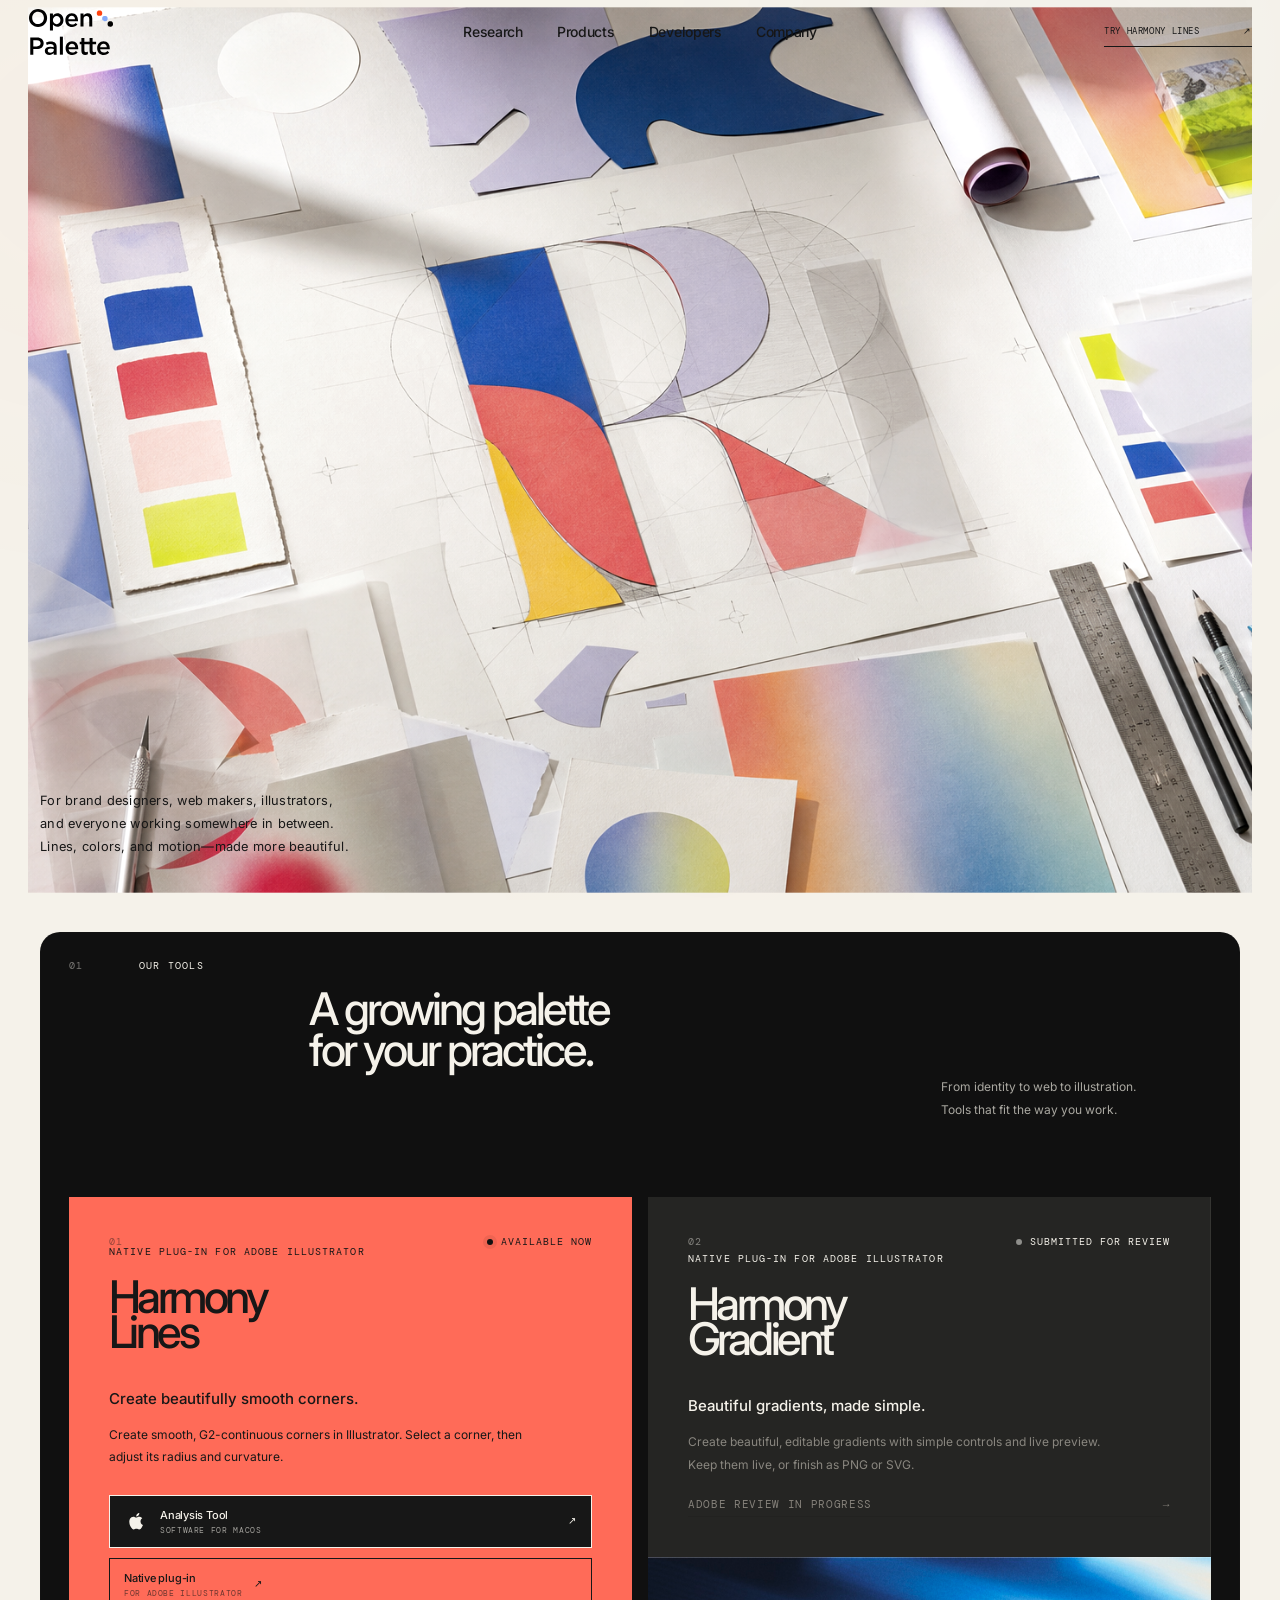
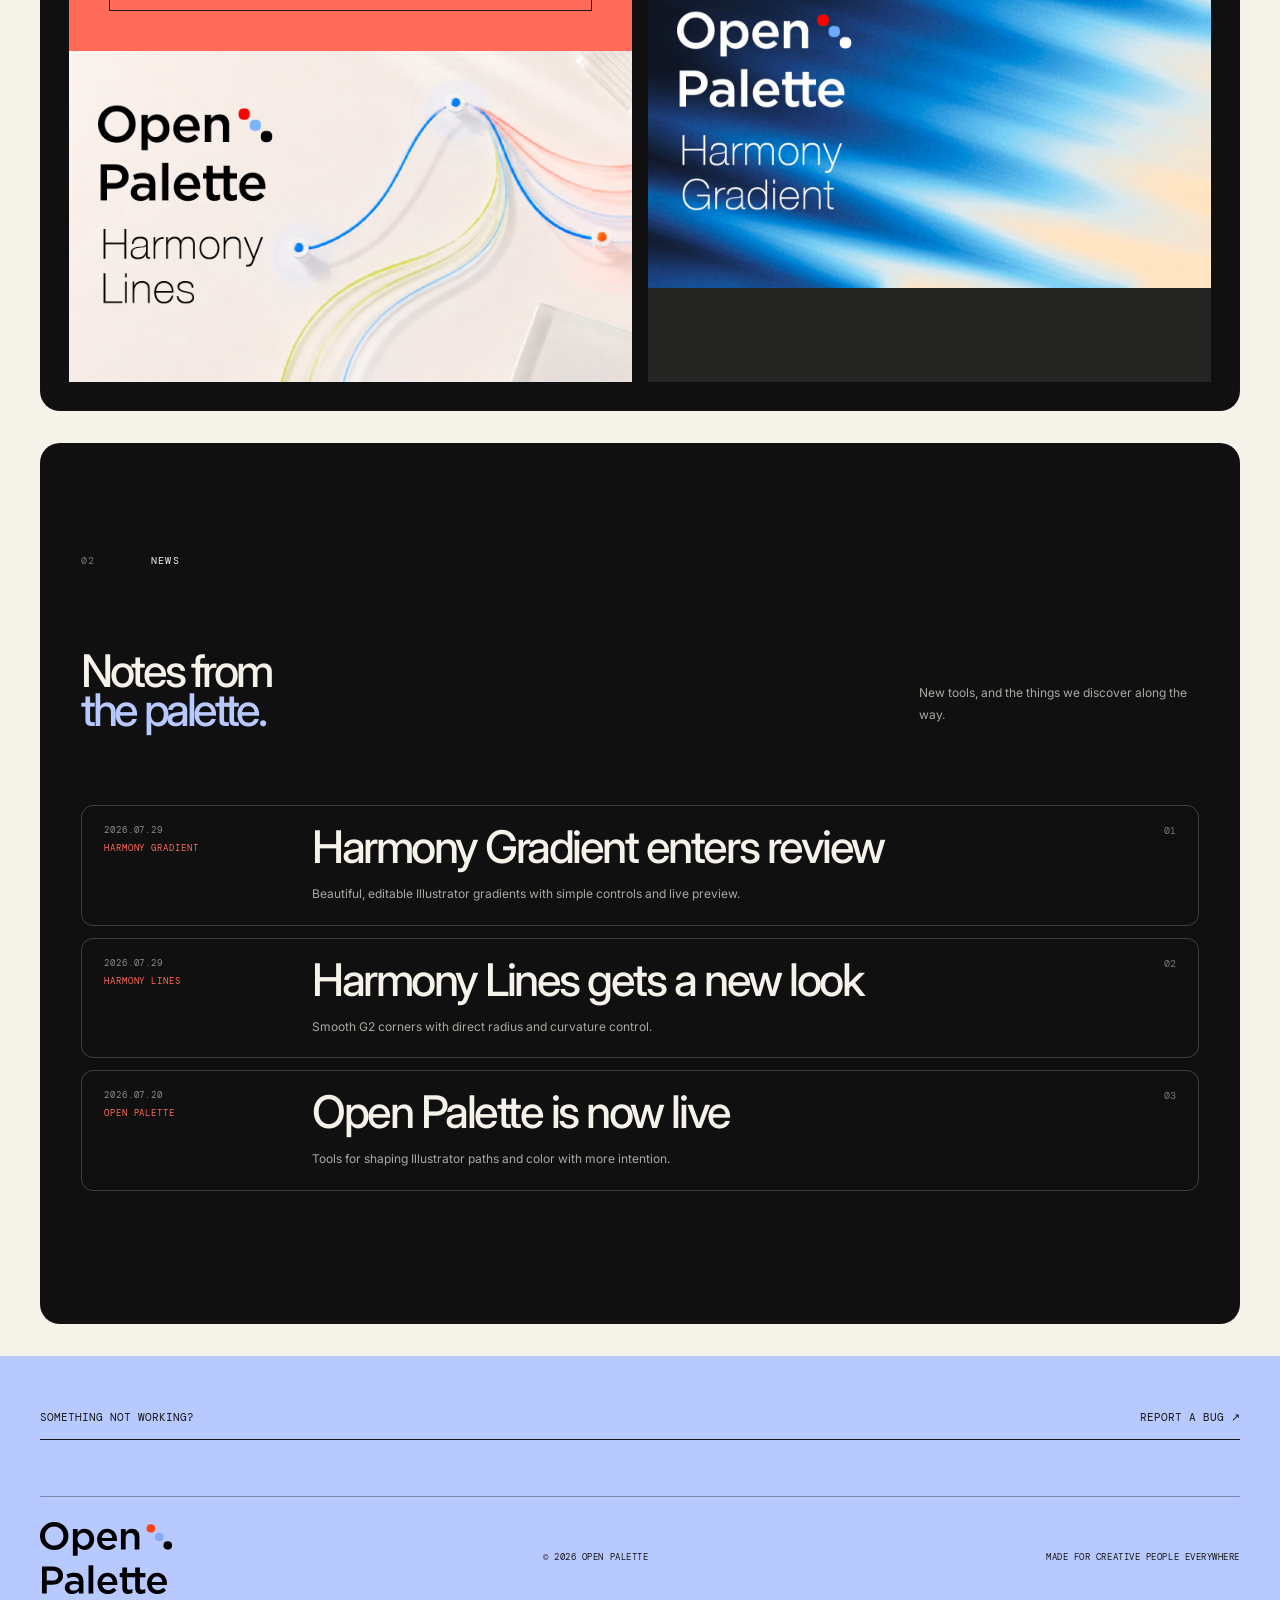
==== index.html @ 937b8b48 "Refresh Harmony product cards" ====
<!doctype html>
<html lang="en">
  <head>
    <meta charset="UTF-8" />
    <meta name="viewport" content="width=device-width, initial-scale=1.0" />
    <meta name="description" content="Open Palette creates native Adobe Illustrator plug-ins for smoother lines and beautiful gradients." />
    <meta name="theme-color" content="#0c0c0c" />
    <title>Open Palette — Tools for a harmonious canvas</title>
    <link rel="preconnect" href="https://fonts.googleapis.com" />
    <link rel="preconnect" href="https://fonts.gstatic.com" crossorigin />
    <link href="https://fonts.googleapis.com/css2?family=DM+Mono:wght@300;400;500&family=Inter:wght@400;500;600&display=swap" rel="stylesheet" />
    <link rel="stylesheet" href="./styles.css?v=film-v27" />
  </head>
  <body class="home-page">
    <div class="noise" aria-hidden="true"></div>

    <header class="site-header" data-header>
      <a class="brand" href="#top" aria-label="Open Palette home">
        <span class="brand-logo-frame">
          <img class="brand-logo brand-logo-light" src="./assets/w.svg" alt="Open Palette" />
          <img class="brand-logo brand-logo-dark" src="./assets/b.svg" alt="" aria-hidden="true" />
        </span>
      </a>
      <nav class="nav-links" aria-label="Main navigation">
        <a href="./research.html">Research</a>
        <a href="#tools">Products</a>
        <a href="./developers.html">Developers</a>
        <a href="./company.html">Company</a>
      </nav>
      <a class="header-cta" href="#harmony-lines"><span>Try Harmony Lines</span><span aria-hidden="true">↗</span></a>
      <button class="menu-button" type="button" aria-label="Open menu" aria-expanded="false">
        <span></span><span></span>
      </button>
    </header>

    <nav class="mobile-nav" aria-label="Mobile navigation" aria-hidden="true">
      <a href="./research.html"><span>01</span>Research</a>
      <a href="#tools"><span>02</span>Products</a>
      <a href="./developers.html"><span>03</span>Developers</a>
      <a href="./company.html"><span>04</span>Company</a>
    </nav>

    <main class="home-main">
      <section class="hero hero-film" id="top" aria-labelledby="hero-title">
        <div class="film-stage" data-film-stage aria-hidden="true">
          <div class="film-grain"></div>

          <figure class="film-state film-state-kv" data-film-kv>
            <img src="./assets/creative-worktable-type.png" alt="" />
          </figure>

          <div class="film-state film-state-words" data-film-words>
            <div class="film-word" data-film-word="words" style="--x:8%;--y:22%;--delay:0ms">The</div>
            <div class="film-word" data-film-word="words" style="--x:26%;--y:40%;--delay:260ms">next</div>
            <div class="film-word" data-film-word="words" style="--x:48%;--y:58%;--delay:520ms">era</div>
            <div class="film-word" data-film-word="words" style="--x:71%;--y:40%;--delay:780ms">of</div>
            <div class="film-word" data-film-word="words" style="--x:82%;--y:22%;--delay:1040ms">vector</div>
            <div class="film-word" data-film-word="words" style="--x:12%;--y:72%;--delay:1300ms">tools</div>
          </div>

          <div class="film-state film-state-split" data-film-split>
            <figure class="film-split-image"><img src="./assets/design-studio.png" alt="" /></figure>
            <div class="film-split-words">
              <span data-film-word="split" style="--delay:0ms">The</span><span data-film-word="split" style="--delay:220ms">next</span><span data-film-word="split" style="--delay:440ms">era</span><span data-film-word="split" style="--delay:660ms">of</span><span data-film-word="split" style="--delay:880ms">vector</span><span data-film-word="split" style="--delay:1100ms">tools</span>
            </div>
          </div>

          <div class="film-state film-state-slide" data-film-slide>
            <figure class="film-slide-image"><img src="./assets/graphic-worktable-screen.png" alt="" /></figure>
            <div class="film-slide-words">
              <span data-film-word="slide" style="--delay:0ms">Design</span><span data-film-word="slide" style="--delay:220ms">starts</span><span data-film-word="slide" style="--delay:440ms">with</span><span data-film-word="slide" style="--delay:660ms">a</span><span data-film-word="slide" style="--delay:880ms">line</span>
            </div>
          </div>

          <div class="film-state film-state-triptych" data-film-triptych>
            <figure><img src="./assets/creative-worktable-type.png" alt="" /></figure>
            <figure><img src="./assets/creative-worktable-geometry.png" alt="" /></figure>
            <figure><img src="./assets/creative-worktable-materials.png" alt="" /></figure>
          </div>

          <div class="film-state film-state-statement" data-film-statement>
            <p>Design in harmony</p>
          </div>
        </div>
        <div class="hero-content film-ui">
          <h1 id="hero-title" class="sr-only">Open Palette makes tools for a more harmonious canvas.</h1>
          <div class="hero-bottom film-ui-bottom">
            <p>For brand designers, web makers, illustrators,<br />and everyone working somewhere in between.<br />Lines, colors, and motion—made more beautiful.</p>
          </div>
        </div>
        <div class="hero-index" aria-hidden="true">OP / 001</div>
      </section>

      <section class="tools" id="tools" aria-labelledby="tools-title">
        <div class="tools-heading reveal">
          <div class="section-meta light"><span>01</span><span>Our tools</span></div>
          <h2 id="tools-title">A growing palette<br />for your <span class="serif">practice.</span></h2>
          <p>From identity to web to illustration.<br />Tools that fit the way you work.</p>
        </div>

        <article class="product product-primary" id="harmony-lines">
          <div class="product-copy reveal">
            <div class="product-topline">
              <span class="product-number">01</span>
              <span class="status available"><i></i> Available now</span>
            </div>
            <div>
              <p class="product-type">Native plug-in for Adobe Illustrator</p>
              <h3>Harmony<br /><span>Lines</span></h3>
              <p class="product-jp">Create beautifully smooth corners.</p>
              <p class="product-description">Create smooth, G2-continuous corners in Illustrator. Select a corner, then adjust its radius and curvature.</p>
            </div>
            <div class="product-actions" aria-label="Harmony Lines tools">
              <a class="product-action product-action-primary" href="#contact" aria-label="Available for macOS">
                <span class="macos-mark" aria-hidden="true"><svg viewBox="0 0 24 24" focusable="false"><path d="M17.4 12.6c0-2.5 2-3.7 2.1-3.8-1.1-1.7-2.9-1.9-3.5-1.9-1.5-.2-3 .9-3.8.9-.8 0-2-.9-3.3-.9-1.7 0-3.2 1-4.1 2.5-1.8 3.1-.5 7.7 1.2 10.2.9 1.2 1.9 2.5 3.2 2.5 1.3-.1 1.8-.8 3.3-.8s1.9.8 3.3.8 2.2-1.2 3.1-2.4c1-1.4 1.4-2.8 1.4-2.9-.1 0-2.9-1.1-2.9-4.2ZM14.9 5.3c.7-.8 1.2-1.9 1.1-3-.9 0-2 .6-2.7 1.3-.6.7-1.2 1.8-1 2.9 1 0 2-.5 2.6-1.2Z" /></svg></span>
                <span><strong>Analysis Tool</strong><small>Software for macOS</small></span><span aria-hidden="true">↗</span>
              </a>
              <a class="product-action" href="#contact">
                <span><strong>Native plug-in</strong><small>For Adobe Illustrator</small></span><span aria-hidden="true">↗</span>
              </a>
            </div>
          </div>

          <figure class="product-fv product-fv-lines">
            <img src="./assets/harmony-lines-fv.jpg" alt="Harmony Lines" width="1360" height="800" />
          </figure>
        </article>

        <article class="product product-soon product-review" id="harmony-gradient">
          <div class="product-copy reveal">
            <div class="product-topline">
              <span class="product-number">02</span><span class="status"><i></i> Submitted for review</span>
            </div>
            <div>
              <p class="product-type">Native plug-in for Adobe Illustrator</p>
              <h3>Harmony<br /><span>Gradient</span></h3>
              <p class="product-jp">Beautiful gradients, made simple.</p>
              <p class="product-description">Create beautiful, editable gradients with simple controls and live preview. Keep them live, or finish as PNG or SVG.</p>
            </div>
            <span class="text-link disabled"><span>Adobe review in progress</span><span>→</span></span>
          </div>
          <figure class="product-fv product-fv-gradient">
            <img src="./assets/harmony-gradient-fv.jpg" alt="Harmony Gradient" width="1360" height="800" />
          </figure>
        </article>

      </section>

      <section class="news-section" id="news" aria-labelledby="news-title">
        <div class="section-meta light"><span>02</span><span>News</span></div>
        <div class="news-heading">
          <h2 id="news-title">Notes from<br /><span>the palette.</span></h2>
          <p>New tools, and the things we discover along the way.</p>
        </div>
        <div class="news-list" data-news-list aria-live="polite"></div>
      </section>
    </main>

    <footer id="contact">
      <div class="footer-contact">
        <span>Something not working?</span>
        <a href="./developers.html">Report a bug <span aria-hidden="true">↗</span></a>
      </div>
      <div class="footer-bottom">
        <a class="brand footer-brand" href="#top" aria-label="Open Palette home">
          <img class="footer-logo" src="./assets/b.svg" alt="Open Palette" />
        </a>
        <p>© 2026 Open Palette</p><p>Made for creative people everywhere</p>
      </div>
    </footer>
    <script src="./script.js?v=film-v14"></script>
  </body>
</html>
---- styles.css ----
:root{--ink:#11110f;--paper:#efefea;--acid:#e4ff6a;--mono:"DM Mono",monospace;--sans:"Inter","Helvetica Neue",Arial,sans-serif}*{box-sizing:border-box}html{scroll-behavior:smooth}body{margin:0;background:var(--ink);color:var(--ink);font-family:var(--sans);overflow-x:hidden}a{color:inherit;text-decoration:none}button{font:inherit}::selection{background:var(--acid);color:#111}.noise{position:fixed;inset:0;z-index:99;opacity:.06;pointer-events:none;background-image:url("data:image/svg+xml,%3Csvg viewBox='0 0 180 180' xmlns='http://www.w3.org/2000/svg'%3E%3Cfilter id='n'%3E%3CfeTurbulence type='fractalNoise' baseFrequency='.8' numOctaves='3' stitchTiles='stitch'/%3E%3C/filter%3E%3Crect width='100%25' height='100%25' filter='url(%23n)' opacity='.8'/%3E%3C/svg%3E");mix-blend-mode:soft-light}
.site-header{position:fixed;inset:0 0 auto;height:84px;padding:0 40px;display:grid;grid-template-columns:1fr auto 1fr;align-items:center;color:#fff;z-index:50;transition:.4s}.site-header.scrolled{height:68px;color:var(--ink);background:rgba(239,239,234,.88);backdrop-filter:blur(16px);border-bottom:1px solid #0002}.brand{justify-self:start;display:inline-flex;align-items:center;gap:10px;font-size:15px;font-weight:600;letter-spacing:-.03em}.brand-logo-frame{position:relative;display:block;width:148px;height:98px}.brand-logo{position:absolute;left:18px;top:18px;display:block;width:112px;height:auto;transition:opacity .25s ease}.brand-logo-dark{opacity:0}.site-header.scrolled .brand-logo-light{opacity:0}.site-header.scrolled .brand-logo-dark{opacity:1}.nav-links{display:flex;gap:34px;font:11px/1 var(--mono);text-transform:uppercase;letter-spacing:.09em}.nav-links a{position:relative}.nav-links a:after{content:"";position:absolute;left:0;right:100%;bottom:-6px;height:1px;background:currentColor;transition:right .25s}.nav-links a:hover:after{right:0}.header-cta{justify-self:end;min-width:174px;display:flex;justify-content:space-between;gap:20px;padding:12px 0;border-bottom:1px solid;font:10px/1 var(--mono);text-transform:uppercase;letter-spacing:.07em}.menu-button{display:none}
.hero{position:relative;min-height:100svh;color:#fff;overflow:hidden;background:#7295c3;isolation:isolate}#sky{position:absolute;inset:0;width:100%;height:100%;z-index:-3}.hero:after{content:"";position:absolute;inset:0;z-index:-1;background:linear-gradient(#01040c38 0%,transparent 35%,#06040529 72%,#05040385 100%)}.hero-aura{position:absolute;width:46vw;height:46vw;right:-12vw;top:5vh;border-radius:50%;z-index:-2;background:radial-gradient(circle,#f4ebac47,transparent 68%);filter:blur(20px);animation:aura 12s ease-in-out infinite alternate}@keyframes aura{to{transform:translate(-9vw,5vh) scale(1.15);opacity:.65}}.hero-content{min-height:100svh;padding:140px 40px 42px;display:flex;flex-direction:column;justify-content:space-between}.eyebrow{margin:0;font:10px/1 var(--mono);letter-spacing:.15em;text-transform:uppercase}.hero-title{margin:auto 0 54px;max-width:1250px;font-size:clamp(60px,8.2vw,136px);font-weight:500;line-height:.86;letter-spacing:-.072em;text-wrap:balance}.hero-title span{display:block}.hero-title span:last-child{padding-left:7.5vw}.serif,.hero-title em{font-family:Georgia,serif;font-weight:400;font-style:italic;letter-spacing:-.05em}.hero-bottom{padding-left:7.8vw;display:flex;align-items:end;gap:42px}.hero-bottom p{margin:0;font-size:clamp(12px,1vw,15px);line-height:1.8;letter-spacing:.02em}.round-link{margin-left:auto;width:132px;aspect-ratio:1;padding:25px;border:1px solid #fff9;border-radius:50%;display:flex;flex-direction:column;justify-content:space-between;font:10px/1.35 var(--mono);text-transform:uppercase;transition:.35s}.round-link:hover{background:#fff;color:#111;transform:rotate(4deg)}.round-link-arrow{align-self:end;font-size:16px}.hero-index{position:absolute;left:40px;bottom:48px;font:9px/1 var(--mono);letter-spacing:.16em;writing-mode:vertical-rl;transform:rotate(180deg);opacity:.7}.reveal{opacity:0;transform:translateY(24px);transition:opacity .9s cubic-bezier(.2,.7,.2,1),transform .9s cubic-bezier(.2,.7,.2,1)}.reveal.visible{opacity:1;transform:none}
.intro{min-height:720px;padding:110px 40px 130px;background:var(--paper)}.section-meta{display:grid;grid-template-columns:70px 1fr;align-items:center;font:10px/1 var(--mono);letter-spacing:.12em;text-transform:uppercase}.section-meta span:first-child{opacity:.45}.intro-copy{margin-top:120px;display:grid;grid-template-columns:minmax(0,3fr) minmax(250px,1fr);gap:8vw;align-items:end}.intro-lead{margin:0;font-size:clamp(49px,6.1vw,102px);line-height:.95;letter-spacing:-.065em}.intro-note{max-width:350px;padding-bottom:7px}.intro-note p{margin:0 0 56px;font-size:13px;line-height:1.9}.intro-note svg{width:112px;overflow:visible}
.tools{background:#10100f;color:var(--paper);padding:110px 40px 40px}.tools-heading{min-height:480px;display:grid;grid-template-columns:1fr 3fr 1.1fr;gap:30px;align-items:start}.tools-heading h2{margin:85px 0 0;font-size:clamp(48px,6.5vw,104px);line-height:.91;letter-spacing:-.067em;font-weight:500}.tools-heading>p{margin:305px 0 0;font-size:12px;line-height:1.9;color:#a4a49f}.product{min-height:760px;margin-bottom:20px;display:grid;grid-template-columns:minmax(380px,.9fr) minmax(520px,1.45fr);overflow:hidden}.product-copy{min-height:760px;padding:40px;display:flex;flex-direction:column;justify-content:space-between}.product-primary .product-copy{background:var(--acid);color:#111}.product-topline{display:flex;align-items:center;justify-content:space-between;font:10px/1 var(--mono);text-transform:uppercase;letter-spacing:.1em}.product-number{opacity:.45}.status{display:inline-flex;align-items:center;gap:8px}.status i{width:6px;height:6px;border-radius:50%;display:inline-block;background:#8f8f8b}.status.available i{background:#111;box-shadow:0 0 0 4px #0001;animation:pulse 2s infinite}@keyframes pulse{50%{box-shadow:0 0 0 8px transparent}}.product-type{margin:0 0 22px;font:10px/1 var(--mono);text-transform:uppercase;letter-spacing:.11em}.product h3{margin:0;font-size:clamp(64px,6.4vw,103px);line-height:.78;letter-spacing:-.078em;font-weight:500}.product h3 span{font-family:Georgia,serif;font-weight:400;font-style:italic}.product-jp{margin:40px 0 16px;font-size:15px;font-weight:500}.product-description{max-width:440px;margin:0;font-size:12px;line-height:1.85}.feature-list{display:flex;flex-wrap:wrap;gap:6px;margin-top:34px}.feature-list span{padding:7px 10px;border:1px solid #0006;border-radius:100px;font:8px/1 var(--mono);text-transform:uppercase;letter-spacing:.08em}.text-link{padding:16px 0 6px;border-bottom:1px solid;display:flex;align-items:center;justify-content:space-between;font:11px/1 var(--mono);text-transform:uppercase;letter-spacing:.06em}.text-link span:last-child{transition:transform .25s}a.text-link:hover span:last-child{transform:translate(3px,-3px)}
.line-lab{position:relative;background:#171719;min-height:760px;cursor:crosshair;overflow:hidden}.line-lab:after{content:"";position:absolute;inset:0;box-shadow:inset 0 0 100px #0008;pointer-events:none}.lab-toolbar,.lab-caption{position:absolute;z-index:3;left:24px;right:24px;display:flex;justify-content:space-between;align-items:center;font:9px/1 var(--mono);text-transform:uppercase;letter-spacing:.1em;color:#a4a4a1}.lab-toolbar{top:22px}.lab-caption{bottom:20px}.lab-toggle{padding:3px;border:1px solid #414143;border-radius:99px;display:flex;gap:2px}.lab-toggle span{padding:6px 9px;border-radius:99px}.lab-toggle .active{background:var(--acid);color:#111}.line-visual{position:absolute;inset:0;width:100%;height:100%}.grid-lines path{fill:none;stroke:#79797b;stroke-width:.6}.flow{fill:none;stroke-linecap:round}.flow-main{stroke:url(#line-gradient);stroke-width:5}.flow-glow{stroke:#68e9ff;stroke-width:15;opacity:.35;filter:url(#line-glow)}.control-points{transition:transform .2s ease-out}.control-points path{stroke:#fff8;stroke-width:1;fill:none;stroke-dasharray:4 4}.control-points circle{fill:#171719;stroke:#e8e8e3;stroke-width:1.4}
.product-soon{background:#252523;color:#7c7c78}.product-soon .product-copy{border-right:1px solid #353532}.product-soon .product-description{color:#62625f}.text-link.disabled{color:#555552;border-color:#3c3c39}.gradient-preview{min-height:760px;position:relative;display:grid;place-items:center;overflow:hidden;background:#1e1e1c}.gradient-preview:after{content:"";position:absolute;inset:0;background:repeating-linear-gradient(0deg,transparent 0 89px,#fff1 89px 90px),repeating-linear-gradient(90deg,transparent 0 89px,#fff1 89px 90px)}.gradient-preview>span{position:absolute;bottom:22px;left:24px;font:9px/1 var(--mono);text-transform:uppercase;letter-spacing:.1em;z-index:2}.gradient-orb{width:min(36vw,490px);aspect-ratio:1;border-radius:50%;opacity:.34;filter:grayscale(1) blur(3px);background:conic-gradient(from 210deg,#fafafa,#373737,#aaa,#fff,#484848,#fafafa);animation:orbit 16s linear infinite}@keyframes orbit{to{transform:rotate(360deg)}}.lock-mark{position:absolute;z-index:3;width:64px;height:64px;border:1px solid #50504d;border-radius:50%;display:grid;place-items:center;background:#141413bf;backdrop-filter:blur(6px)}.lock-mark span:first-child{width:16px;height:13px;border:1px solid #777773;border-radius:8px 8px 0 0;border-bottom:0;position:absolute;top:19px}.lock-mark span:last-child{width:22px;height:17px;border:1px solid #777773;position:absolute;top:31px}
.next-tool{min-height:330px;padding:40px 0;border-top:1px solid #363634;display:grid;grid-template-columns:1fr 3fr 1.1fr;align-items:center;gap:30px}.next-tool>span{align-self:start;font:10px/1 var(--mono);color:#777}.next-tool p{margin:0;font-size:clamp(44px,5vw,75px);letter-spacing:-.06em;line-height:.92}.next-tool a{align-self:end;display:flex;justify-content:space-between;padding:15px 0;border-bottom:1px solid #71716e;font:10px/1 var(--mono);text-transform:uppercase}
footer{min-height:620px;padding:90px 40px 30px;color:#111;background:#8aa4ef;display:flex;flex-direction:column;justify-content:space-between}.footer-top{display:grid;grid-template-columns:2.5fr 1fr;align-items:end;gap:50px}.footer-top>p{margin:0;font-size:clamp(60px,8vw,128px);line-height:.85;letter-spacing:-.072em}.footer-contact{margin-bottom:8px;padding:16px 0;display:flex;justify-content:space-between;border-bottom:1px solid;font:11px/1 var(--mono);text-transform:uppercase}.footer-bottom{padding-top:25px;border-top:1px solid #0005;display:grid;grid-template-columns:1fr 1fr auto;align-items:center;font:9px/1 var(--mono);text-transform:uppercase;letter-spacing:.06em}.footer-bottom p{margin:0}
@media(max-width:900px){.site-header{padding:0 22px;height:70px;grid-template-columns:1fr auto}.nav-links,.header-cta{display:none}.menu-button{justify-self:end;display:grid;gap:5px;width:36px;height:36px;place-content:center;border:0;background:transparent;color:currentColor}.menu-button span{width:20px;height:1px;background:currentColor}.hero-content{padding:120px 22px 28px}.hero-title{margin-top:auto;margin-bottom:45px;font-size:clamp(56px,13vw,90px)}.hero-title span:last-child{padding-left:0}.hero-bottom{padding-left:0}.hero-index{display:none}.intro,.tools{padding-left:22px;padding-right:22px}.intro-copy{grid-template-columns:1fr;margin-top:100px}.intro-note{margin-left:25%}.tools-heading{grid-template-columns:1fr;min-height:500px}.tools-heading h2{margin:65px 0 0}.tools-heading>p{margin:0;max-width:300px}.product{grid-template-columns:1fr}.product-copy{min-height:690px}.line-lab,.gradient-preview{min-height:68vw}.next-tool{grid-template-columns:1fr;padding:70px 0}.next-tool a{width:280px}.footer-top{grid-template-columns:1fr}.footer-contact{max-width:420px}}
@media(max-width:560px){.hero-title{font-size:15.5vw;line-height:.91}.hero-bottom{gap:20px}.hero-bottom p{max-width:240px;font-size:10px}.round-link{width:96px;padding:18px;font-size:8px;flex:0 0 auto}.intro{min-height:650px;padding-top:80px}.intro-copy{margin-top:90px}.intro-lead{font-size:13vw}.intro-note{margin:55px 0 0 22%}.tools{padding-top:80px}.tools-heading{min-height:430px}.tools-heading h2{font-size:13vw}.product{margin-left:-22px;margin-right:-22px;margin-bottom:8px}.product-copy{min-height:630px;padding:28px 22px}.product h3{font-size:20vw}.line-lab,.gradient-preview{min-height:105vw}.next-tool{min-height:340px}footer{min-height:520px;padding:75px 22px 24px}.footer-top>p{font-size:15.5vw}.footer-bottom{grid-template-columns:1fr auto;gap:22px}.footer-bottom p:last-child{display:none}}
.product{scroll-margin-top:68px}.mobile-nav{display:none}body.menu-open .site-header{color:#111}
@media(max-width:900px){body.menu-open{overflow:hidden}.mobile-nav{position:fixed;inset:0;z-index:45;padding:120px 22px 42px;background:var(--acid);color:#111;display:flex;flex-direction:column;justify-content:flex-end;transform:translateY(-101%);transition:transform .55s cubic-bezier(.76,0,.24,1)}.mobile-nav.open{transform:none}.mobile-nav a{padding:20px 0;border-top:1px solid #0005;display:flex;align-items:center;gap:25px;font-size:clamp(38px,12vw,64px);line-height:1;letter-spacing:-.055em}.mobile-nav a span{width:25px;font:9px/1 var(--mono);letter-spacing:.08em}.menu-button span{transition:transform .3s}.menu-button.active span:first-child{transform:translateY(3px) rotate(45deg)}.menu-button.active span:last-child{transform:translateY(-3px) rotate(-45deg)}}
@media(max-width:900px){.brand-logo-frame{width:138px;height:90px}.brand-logo{left:16px;top:16px;width:106px}}

.news-section{padding:112px 40px 132px;background:#e9e5db;color:#171717}.news-heading{margin-top:86px;display:flex;align-items:end;justify-content:space-between;gap:40px}.news-heading h2{margin:0;font-size:clamp(54px,7vw,112px);line-height:.86;letter-spacing:-.075em;font-weight:500}.news-heading h2 span{color:#3157f4}.news-heading p{max-width:280px;margin:0 0 4px;font-size:12px;line-height:1.8}.news-list{margin-top:76px;border-top:1px solid #17171755}.news-item{display:grid;grid-template-columns:180px minmax(0,1fr) 48px;gap:28px;align-items:start;padding:27px 0 29px;border-bottom:1px solid #17171735}.news-item-meta{display:flex;flex-direction:column;gap:9px;font:9px/1 var(--mono);letter-spacing:.1em;text-transform:uppercase}.news-item-meta time{opacity:.55}.news-item-meta span{color:#ff4310}.news-item-copy h3{margin:0;font-size:clamp(22px,2.8vw,42px);line-height:.95;letter-spacing:-.055em;font-weight:500}.news-item-copy p{max-width:520px;margin:14px 0 0;font-size:12px;line-height:1.8;color:#5d5b55}.news-item-number{justify-self:end;font:10px/1 var(--mono);opacity:.45}.news-item:hover .news-item-number{color:#3157f4;opacity:1}
@media(max-width:900px){.news-section{padding:88px 22px 100px}.news-heading{display:grid;gap:28px;margin-top:62px}.news-heading p{margin:0}.news-list{margin-top:54px}.news-item{grid-template-columns:110px minmax(0,1fr) 28px;gap:16px}}
@media(max-width:560px){.news-section{padding:76px 18px 88px}.news-heading h2{font-size:15vw}.news-item{grid-template-columns:1fr 24px;gap:14px;padding:24px 0}.news-item-meta{grid-column:1/-1;flex-direction:row;justify-content:space-between}.news-item-copy h3{font-size:7.4vw}.news-item-copy p{font-size:11px}}

/* From Harmony Lines downward, return to the dark product canvas. */
.tools{background:#101010;color:#f5f2ea}.tools-heading>p{color:#aaa8a1}.section-meta.light{color:#f5f2ea}.line-lab{background:#171719;color:#f5f2ea}.line-lab:after{box-shadow:inset 0 0 100px #0008}.lab-toolbar,.lab-caption{color:#aaa8a1}.lab-toggle{border-color:#414143}.lab-toggle .active{background:#ff6b58;color:#171717}.grid-lines path{stroke:#79797b}.flow-glow{stroke:#68e9ff;opacity:.35}.control-points path{stroke:#fff8}.control-points circle{fill:#171719;stroke:#e8e8e3}.product-soon{background:#252523;color:#f5f2ea}.product-soon .product-copy{border-color:#353532}.product-soon .product-description{color:#89867f}.text-link.disabled{color:#77736b;border-color:#3c3c39}.gradient-preview{background:#1e1e1c}.lock-mark{background:#141413bf;border-color:#50504d}.lock-mark span:first-child,.lock-mark span:last-child{border-color:#777773}.news-section{background:#101010;color:#f5f2ea}.news-heading h2 span{color:#b8c9ff}.news-heading p{color:#aaa8a1}.news-list{border-color:#fff4}.news-item{border-color:#fff3}.news-item-meta time{color:#f5f2ea}.news-item-meta span{color:#ff6b58}.news-item-copy p{color:#aaa8a1}.news-item-number{color:#f5f2ea}.news-item:hover .news-item-number{color:#ff6b58}
@media(prefers-reduced-motion:reduce){html{scroll-behavior:auto}*,*:before,*:after{animation-duration:.01ms!important;animation-iteration-count:1!important;transition-duration:.01ms!important}}
.serif,.hero-title em,.product h3 span{font-family:var(--sans);font-weight:inherit;font-style:normal;letter-spacing:inherit}
.serif,.hero-title em,.product h3 span{font:inherit!important;letter-spacing:inherit!important}
.hero-word-field{position:relative;flex:1;width:100%;min-height:470px;margin:28px 0 30px;font-family:var(--sans);font-size:clamp(58px,7.5vw,120px);font-weight:500;line-height:.82;letter-spacing:-.075em}.hero-word{position:absolute;left:calc(var(--x) * 1%);top:calc(var(--y) * 1%);z-index:1;display:block;white-space:nowrap;font:inherit;font-size:calc(var(--size) * 1em);letter-spacing:inherit;opacity:0;filter:blur(12px);transform:translate(calc(-50% + var(--drift-x,0px)),calc(-50% + var(--drift-y,0px))) scale(.64);animation:word-pop .95s cubic-bezier(.16,1.12,.35,1) var(--delay) both;transition:transform .45s cubic-bezier(.2,.8,.2,1),color .3s}.hero-word:hover{z-index:4;color:var(--acid);transform:translate(calc(-50% + var(--drift-x,0px)),calc(-50% + var(--drift-y,0px))) scale(1.035)}@keyframes word-pop{0%{opacity:0;filter:blur(12px);transform:translate(calc(-50% + var(--drift-x,0px)),calc(-50% + var(--drift-y,0px))) scale(.64)}62%{opacity:1;filter:blur(0);transform:translate(calc(-50% + var(--drift-x,0px)),calc(-50% + var(--drift-y,0px))) scale(1.04)}100%{opacity:1;filter:blur(0);transform:translate(calc(-50% + var(--drift-x,0px)),calc(-50% + var(--drift-y,0px))) scale(1)}}.footer-top>.footer-note{margin:0 0 8px;font:10px/1.8 var(--mono);text-transform:uppercase;letter-spacing:.1em}.footer-top>.footer-note br{display:block}
@media(max-width:900px){.hero-word-field{min-height:490px;margin:46px 0 22px;font-size:14vw}.hero-word{filter:blur(8px)} }
@media(max-width:560px){.hero-word-field{min-height:470px;margin:34px 0 20px;font-size:15vw}.hero-bottom{position:relative;z-index:5}}

/* Filmic hero: a typographic, windowed motion study inspired by the reference film. */
.sr-only{position:absolute!important;width:1px!important;height:1px!important;padding:0!important;margin:-1px!important;overflow:hidden!important;clip:rect(0,0,0,0)!important;white-space:nowrap!important;border:0!important}
.hero-film{background:#050505;color:#f7f7f4;isolation:isolate}
.hero-film:after{display:none}
.hero-film .hero-content{position:relative;z-index:8;min-height:100svh;padding:112px 40px 42px;pointer-events:none}
.hero-film .hero-eyebrow{opacity:.76}
.hero-film .film-ui-bottom{position:relative;z-index:9;margin-top:auto;padding-left:0;pointer-events:auto}
.hero-film .round-link{background:#050505cc}
.film-stage{position:absolute;inset:0;z-index:1;overflow:hidden;background:#050505;color:#f7f7f4}
.film-grain{position:absolute;inset:0;opacity:.11;pointer-events:none;background-image:radial-gradient(rgba(255,255,255,.18) .5px,transparent .5px);background-size:4px 4px;mix-blend-mode:screen}
.film-word{position:absolute;z-index:3;opacity:0;white-space:nowrap;font-size:clamp(18px,2.35vw,38px);font-weight:500;line-height:1;letter-spacing:-.06em;transform:translateY(10px) scale(.93);transition:opacity .28s ease,transform .46s cubic-bezier(.22,.8,.22,1),color .3s ease}
.film-word.is-visible{opacity:1;transform:translateY(0) scale(1)}
.film-word-a{left:2.7%;top:59.5%}.film-word-b{left:24%;top:70.5%}.film-word-c{left:47.4%;top:81.2%}.film-word-d{left:69.8%;top:70.5%}.film-word-e{left:79.2%;top:59.5%}.film-word-f{left:11%;top:81.2%}
.film-media{position:absolute;z-index:2;overflow:hidden;opacity:0;pointer-events:none;transition:opacity .48s ease,transform .95s cubic-bezier(.76,0,.24,1),width .95s cubic-bezier(.76,0,.24,1),height .95s cubic-bezier(.76,0,.24,1),top .95s cubic-bezier(.76,0,.24,1),left .95s cubic-bezier(.76,0,.24,1)}
.film-media-main{left:50%;top:20%;width:310px;height:190px;background:#181818;transform:translateX(-50%) scale(.7)}
.film-media-main svg{display:block;width:100%;height:100%;background:#171719}
.film-media-main .film-grid{fill:none;stroke:#77797b;stroke-width:.6;opacity:.23}
.film-path{fill:none;stroke-linecap:round}.film-path-main{stroke:url(#film-line-gradient);stroke-width:5}.film-path-glow{stroke:#65e9ff;stroke-width:16;opacity:.28;filter:blur(7px)}
.film-points path{fill:none;stroke:#fff8;stroke-width:1;stroke-dasharray:5 5}.film-points circle{fill:#171719;stroke:#f0f0e9;stroke-width:1.5}
.media-meta,.media-footer{position:absolute;z-index:2;left:18px;right:18px;display:flex;justify-content:space-between;font:8px/1 var(--mono);letter-spacing:.1em;color:#c9c9c4}.media-meta{top:14px}.media-footer{bottom:13px;color:#969691}
.film-statement{position:absolute;z-index:4;left:50%;top:50%;display:grid;gap:0;text-align:center;opacity:0;transform:translate(-50%,-45%) scale(.92);transition:opacity .42s ease,transform .58s cubic-bezier(.22,.8,.22,1);font-size:clamp(40px,7.8vw,126px);font-weight:600;line-height:.87;letter-spacing:-.08em}
.film-media-detail{right:8.5%;top:19%;width:min(34vw,470px);height:min(62vh,660px);display:grid;grid-template-columns:1fr 1fr;background:#171719;transform:translateX(32px) scale(.94)}
.detail-panel{position:relative;border-left:1px solid #fff2;overflow:hidden}.detail-panel:first-child{border-left:0}.detail-panel span{position:absolute;top:15px;left:16px;z-index:2;font:8px/1 var(--mono);letter-spacing:.1em;color:#aaa}.detail-panel svg{width:100%;height:100%;padding:40px 18px 18px}.detail-panel path{fill:none;stroke:#f4f4ed;stroke-width:3;stroke-linecap:round}.detail-panel g{fill:#171719;stroke:#f0ff6d;stroke-width:2}.detail-after path{stroke:#c5e5ff}.detail-after g{stroke:#6ef3d6}
.film-detail-copy{position:absolute;z-index:3;left:7%;top:20%;display:grid;gap:clamp(20px,3.2vh,38px);font-size:clamp(20px,2.8vw,46px);line-height:.86;letter-spacing:-.065em}.film-detail-copy span{opacity:0;transform:translateY(14px);transition:opacity .3s ease,transform .45s cubic-bezier(.22,.8,.22,1)}
.film-collage{position:absolute;inset:0;z-index:3;opacity:0;transition:opacity .45s ease}.collage-card{position:absolute;display:grid;place-items:center;background:#171719;border:1px solid #fff3;overflow:hidden;transform:scale(.86);transition:transform .72s cubic-bezier(.22,.8,.22,1)}.collage-card span{position:absolute;z-index:2;left:13px;top:12px;font:8px/1 var(--mono);letter-spacing:.1em;color:#a9a9a4}.collage-card svg{width:100%;height:100%;padding:26px 14px 14px}.collage-card path{fill:none;stroke:#efff8d;stroke-width:3;stroke-linecap:round}.collage-card circle{fill:#171719;stroke:#6ef3d6;stroke-width:2}.collage-accent{stroke:#77797b!important;stroke-width:1!important;stroke-dasharray:4 5}.collage-one{left:3%;top:15%;width:min(24vw,340px);height:min(23vh,230px)}.collage-two{left:36%;top:37%;width:min(30vw,430px);height:min(30vh,300px)}.collage-three{right:3%;top:15%;width:min(24vw,340px);height:min(23vh,230px)}
.film-lockup{position:absolute;z-index:5;left:50%;top:50%;display:grid;gap:16px;text-align:center;opacity:0;transform:translate(-50%,-44%) scale(.94);transition:opacity .5s ease,transform .7s cubic-bezier(.22,.8,.22,1)}.lockup-kicker,.lockup-note{font:9px/1 var(--mono);letter-spacing:.13em;text-transform:uppercase;color:#a9a9a4}.lockup-title{font-size:clamp(48px,8vw,132px);line-height:.85;letter-spacing:-.08em}.lockup-note{color:#f0ff6d}
.film-stage.phase-intro .film-media-main{opacity:1;transform:translateX(-50%) scale(1)}
.film-stage.phase-main .film-media-main{opacity:1;left:50%;top:16%;width:min(76vw,1080px);height:min(47vh,550px);transform:translateX(-50%) scale(1)}
.film-stage.phase-statement .film-statement{opacity:1;transform:translate(-50%,-50%) scale(1)}
.film-stage.phase-detail .film-media-detail{opacity:1;transform:translateX(0) scale(1)}.film-stage.phase-detail .film-detail-copy span{opacity:1;transform:none}.film-stage.phase-detail .film-detail-copy span:nth-child(2){transition-delay:.12s}.film-stage.phase-detail .film-detail-copy span:nth-child(3){transition-delay:.24s}.film-stage.phase-detail .film-detail-copy span:nth-child(4){transition-delay:.36s}.film-stage.phase-detail .film-detail-copy span:nth-child(5){transition-delay:.48s}.film-stage.phase-detail .film-detail-copy span:nth-child(6){transition-delay:.6s}
.film-stage.phase-collage .film-collage{opacity:1}.film-stage.phase-collage .collage-card{transform:scale(1)}
.film-stage.phase-lockup .film-lockup{opacity:1;transform:translate(-50%,-50%) scale(1)}
@media(max-width:900px){.hero-film .hero-content{padding:94px 22px 28px}.film-word{font-size:clamp(17px,4.3vw,27px)}.film-word-a{left:4%;top:57%}.film-word-b{left:20%;top:67%}.film-word-c{left:47%;top:77%}.film-word-d{left:74%;top:67%}.film-word-e{left:72%;top:57%}.film-word-f{left:9%;top:77%}.film-media-main{top:19%;width:240px;height:150px}.film-stage.phase-main .film-media-main{top:18%;width:92vw;height:35vh}.film-media-detail{right:5%;top:21%;width:48vw;height:46vh}.film-detail-copy{left:5%;top:23%;font-size:clamp(19px,4.8vw,34px);gap:24px}.collage-one{left:3%;top:17%;width:31vw;height:19vh}.collage-two{left:28%;top:40%;width:44vw;height:24vh}.collage-three{right:3%;top:17%;width:31vw;height:19vh}.film-ui-bottom .hero-bottom p{font-size:10px;line-height:1.65}}
@media(max-width:560px){.hero-film .hero-content{padding:88px 18px 22px}.film-word{font-size:7vw}.film-word-a{left:4%;top:55%}.film-word-b{left:19%;top:65%}.film-word-c{left:46%;top:76%}.film-word-d{left:75%;top:65%}.film-word-e{left:70%;top:55%}.film-word-f{left:8%;top:76%}.film-media-main{top:21%;width:65vw;height:23vw}.film-stage.phase-main .film-media-main{top:20%;width:95vw;height:30vh}.film-statement{font-size:14vw}.film-media-detail{right:4%;top:18%;width:57vw;height:43vh}.film-detail-copy{left:5%;top:19%;font-size:6.5vw;gap:18px}.collage-one{left:2%;top:16%;width:34vw;height:17vh}.collage-two{left:26%;top:39%;width:48vw;height:22vh}.collage-three{right:2%;top:16%;width:34vw;height:17vh}.media-meta,.media-footer{font-size:6px;left:10px;right:10px}.media-meta{top:10px}.media-footer{bottom:9px}.film-ui-bottom{align-items:end;gap:12px}.film-ui-bottom .round-link{width:88px;padding:16px}.lockup-title{font-size:15vw}.lockup-kicker,.lockup-note{font-size:7px}}
@media(prefers-reduced-motion:reduce){.film-stage *{transition:none!important}.film-stage.phase-lockup .film-lockup{opacity:1}.film-stage.phase-main .film-media-main{opacity:1}.film-stage.phase-main .film-word,.film-stage.phase-intro .film-word{opacity:1}}

/* Chromatic atmosphere and image-led frames. */
.hero #sky,.hero .hero-aura{display:none!important}
.tools{background:linear-gradient(145deg,#0a0d1b 0%,#121328 48%,#0b252b 100%)}
.film-stage{background:radial-gradient(circle at 12% 22%,rgba(48,95,255,.44),transparent 32%),radial-gradient(circle at 82% 20%,rgba(235,77,147,.3),transparent 30%),radial-gradient(circle at 54% 84%,rgba(35,218,188,.2),transparent 38%),linear-gradient(135deg,#070a18 0%,#11132b 46%,#082a32 100%)}
.film-stage:before{content:"";position:absolute;inset:-18%;z-index:0;pointer-events:none;background:radial-gradient(ellipse at 28% 58%,rgba(232,255,109,.12),transparent 26%),radial-gradient(ellipse at 74% 68%,rgba(126,132,255,.18),transparent 30%);filter:blur(46px);animation:ambient-drift 18s ease-in-out infinite alternate}
.film-stage:after{content:"";position:absolute;inset:0;z-index:0;pointer-events:none;opacity:.18;background:linear-gradient(115deg,transparent 0 38%,rgba(255,255,255,.1) 38.1%,transparent 38.3% 72%,rgba(255,255,255,.06) 72.1%,transparent 72.3%);mix-blend-mode:screen}
@keyframes ambient-drift{0%{transform:translate3d(-2%,-1%,0) scale(1)}50%{transform:translate3d(3%,2%,0) scale(1.07)}100%{transform:translate3d(-1%,4%,0) scale(1.02)}}
.film-word{font-size:clamp(12px,1.25vw,19px);font-weight:500;letter-spacing:.01em;color:#f5f5ef}
.film-photo{position:absolute;z-index:2;overflow:hidden;margin:0;opacity:0;background:#12131f;border:1px solid rgba(255,255,255,.16);transition:opacity .48s ease,transform .95s cubic-bezier(.76,0,.24,1),width .95s cubic-bezier(.76,0,.24,1),height .95s cubic-bezier(.76,0,.24,1),top .95s cubic-bezier(.76,0,.24,1),left .95s cubic-bezier(.76,0,.24,1),right .95s cubic-bezier(.76,0,.24,1)}
.film-photo img{display:block;width:100%;height:100%;object-fit:cover;filter:saturate(.92) contrast(1.06);transform:scale(1.04);transition:transform 1.4s cubic-bezier(.22,.8,.22,1)}.film-photo figcaption{position:absolute;z-index:2;left:14px;right:14px;bottom:12px;display:flex;justify-content:space-between;font:8px/1 var(--mono);letter-spacing:.1em;color:#fff;mix-blend-mode:screen}.film-photo:after{content:"";position:absolute;inset:0;background:linear-gradient(180deg,rgba(5,6,18,.08),transparent 56%,rgba(3,4,11,.66));pointer-events:none}
.film-photo-city{left:50%;top:21%;width:310px;height:190px;transform:translateX(-50%) scale(.72)}.film-photo-city img{object-position:center 56%}
.film-photo-studio{left:52%;top:16%;width:min(55vw,790px);height:min(60vh,620px);transform:translateX(28px) scale(.94)}.film-photo-studio img{object-position:center 55%}
.film-photo-board{left:50%;top:18%;width:min(54vw,770px);height:min(52vh,540px);transform:translate(-50%,22px) scale(.93)}.film-photo-board img{object-position:center 52%}
.film-stage.phase-intro .film-photo-city{opacity:1;transform:translateX(-50%) scale(1)}
.film-stage.phase-main .film-media-main{opacity:0!important}.film-stage.phase-main .film-photo-city{opacity:1;left:50%;top:14%;width:min(78vw,1100px);height:min(47vh,560px);transform:translateX(-50%) scale(1)}.film-stage.phase-main .film-photo-city img{transform:scale(1)}
.film-stage.phase-detail .film-media-detail{opacity:0}.film-stage.phase-detail .film-photo-studio{opacity:1;transform:translateX(0) scale(1)}.film-stage.phase-detail .film-photo-studio img{transform:scale(1)}
.film-stage.phase-image .film-photo-board{opacity:1;transform:translate(-50%,0) scale(1)}
.collage-card img{display:block;width:100%;height:100%;object-fit:cover;filter:saturate(.9) contrast(1.08);transform:scale(1.05);transition:transform 1.2s cubic-bezier(.22,.8,.22,1)}.collage-card:after{content:"";position:absolute;inset:0;background:linear-gradient(180deg,rgba(4,4,16,.16),transparent 55%,rgba(4,4,16,.62));pointer-events:none}.film-stage.phase-collage .collage-card img{transform:scale(1)}
.capability-reel{margin-top:112px;display:grid;grid-template-columns:1.15fr 1fr 1fr;gap:12px}.capability-card{position:relative;min-width:0;margin:0;overflow:hidden;aspect-ratio:1.08;border:1px solid #1113;background:#17171a}.capability-card:nth-child(2){margin-top:54px;aspect-ratio:.95}.capability-card:nth-child(3){margin-top:104px;aspect-ratio:1.08}.capability-card img{display:block;width:100%;height:100%;object-fit:cover;filter:saturate(.9) contrast(1.08);transition:transform .9s cubic-bezier(.22,.8,.22,1),filter .5s}.capability-card:hover img{transform:scale(1.055);filter:saturate(1.08) contrast(1.08)}.capability-card:after{content:"";position:absolute;inset:0;background:linear-gradient(180deg,transparent 44%,rgba(7,8,20,.78));pointer-events:none}.capability-card figcaption{position:absolute;z-index:2;left:16px;right:16px;bottom:14px;display:grid;grid-template-columns:26px 1fr;align-items:baseline;column-gap:10px;color:#fff}.capability-card figcaption span{grid-row:span 2;font:9px/1 var(--mono);opacity:.7}.capability-card figcaption strong{font-size:clamp(20px,2.1vw,31px);font-weight:500;letter-spacing:-.055em}.capability-card figcaption small{font:8px/1.4 var(--mono);letter-spacing:.08em;text-transform:uppercase;opacity:.76}.capability-identity{background:linear-gradient(140deg,#111a4e,#eb6b62)}.capability-web{background:linear-gradient(140deg,#4c45a4,#efff8d)}.capability-place{background:linear-gradient(140deg,#061a32,#e63f93)}
@media(max-width:900px){.film-photo-main{width:100%}.film-photo-city{top:19%;width:240px;height:150px}.film-stage.phase-main .film-photo-city{top:18%;width:92vw;height:35vh}.film-photo-studio{left:47%;top:21%;width:60vw;height:48vh}.film-photo-board{top:20%;width:72vw;height:42vh}.capability-reel{grid-template-columns:1fr 1fr;gap:10px;margin-top:82px}.capability-card:nth-child(2){margin-top:32px}.capability-card:nth-child(3){grid-column:1/-1;width:68%;margin:16px auto 0}}
@media(max-width:560px){.film-photo-city{top:21%;width:65vw;height:23vw}.film-stage.phase-main .film-photo-city{top:20%;width:95vw;height:30vh}.film-photo-studio{left:42%;top:19%;width:65vw;height:43vh}.film-photo-board{top:20%;width:82vw;height:37vh}.film-photo figcaption{left:9px;right:9px;bottom:8px;font-size:6px}.capability-reel{display:flex;flex-direction:column;gap:10px;margin-top:70px}.capability-card,.capability-card:nth-child(2),.capability-card:nth-child(3){width:100%;margin:0;aspect-ratio:1.32}.capability-card:nth-child(2){aspect-ratio:1.1}.capability-card figcaption{left:12px;right:12px;bottom:11px}.capability-card figcaption strong{font-size:25px}}

/* The worktable frames fill the FV while the rest of the page stays light. */
.film-stage{background:#050505!important}.film-stage:before{opacity:0;animation:none;background:none;filter:none}.film-stage:after{opacity:0}.tools{background:#10100f}
.film-photo-type{inset:0;left:0;top:0;width:100%;height:100%;border:0;transform:scale(1.045);background:#050505}.film-photo-type img{object-position:center;filter:none;transform:scale(1)}.film-photo-type:after{display:none}
.film-stage.phase-type .film-photo-type{opacity:1;transform:scale(1)}.film-stage.phase-type .film-photo-type img{transform:scale(1)}
@media(max-width:560px){.film-photo-type img{object-position:center}}

/* Bright digital palette: keep the site airy and let the worktable gradients lead. */
:root{--ink:#171717;--paper:#f5f2ea;--acid:#ff6b58}
body{background:var(--paper);color:var(--ink)}
.site-header{color:#171717}.site-header.scrolled{background:rgba(245,242,234,.9)}
.hero-film{background:#f5f2ea;color:#171717}.hero-film .hero-eyebrow{opacity:.72}.hero-film .round-link{background:#f5f2eacc;color:#171717;border-color:#17171799}.hero-film .round-link:hover{background:#171717;color:#f5f2ea}.hero-film .film-ui-bottom{color:#171717}.hero-film .hero-index{color:#171717}
.film-stage{background:#f5f2ea!important;color:#171717}.film-stage:before{opacity:.55;animation:ambient-drift 20s ease-in-out infinite alternate;background:radial-gradient(circle at 18% 26%,rgba(255,100,88,.16),transparent 28%),radial-gradient(circle at 74% 18%,rgba(87,108,255,.16),transparent 30%),radial-gradient(circle at 54% 80%,rgba(219,240,38,.18),transparent 34%);filter:blur(40px)}.film-stage:after{opacity:.05;background:linear-gradient(115deg,transparent 0 38%,rgba(17,17,17,.12) 38.1%,transparent 38.3% 72%,rgba(17,17,17,.08) 72.1%,transparent 72.3%);mix-blend-mode:multiply}.film-grain{opacity:.045;background-image:radial-gradient(rgba(17,17,17,.22) .5px,transparent .5px);mix-blend-mode:multiply}.film-word{color:#171717}.film-stage.phase-statement .film-statement,.film-stage.phase-detail .film-detail-copy,.film-stage.phase-lockup .film-lockup{color:#171717}.film-stage.phase-detail .film-media-detail{background:#eceaf1}.film-stage.phase-detail .detail-panel{border-color:#1717171f}.film-stage.phase-detail .detail-panel span{color:#4a4a48}.film-stage.phase-detail .detail-panel path{stroke:#171717}.film-stage.phase-detail .detail-panel g{fill:#eceaf1;stroke:#b8c9ff}.film-stage.phase-detail .detail-after path{stroke:#3157f4}.film-stage.phase-detail .detail-after g{stroke:#ff6b58}.film-stage.phase-collage .collage-card{background:#f0ede6;border-color:#17171733}.film-stage.phase-collage .collage-card span{color:#171717}.film-stage.phase-lockup .lockup-kicker,.film-stage.phase-lockup .lockup-note{color:#4a4a48}
.film-photo-type{background:#f5f2ea}.film-stage.phase-type .film-photo-type.type-slide{opacity:0;transform:scale(1);animation:worktable-cycle 4.5s ease-in-out infinite}.film-stage.phase-type .type-slide-one{animation-delay:0s}.film-stage.phase-type .type-slide-two{animation-delay:-1.5s}.film-stage.phase-type .type-slide-three{animation-delay:-3s}.film-stage.phase-type .film-photo-type img{transform:scale(1)}
@keyframes worktable-cycle{0%,27%{opacity:1}36%,100%{opacity:0}}
.tools{background:#f0ede5;color:#171717}.tools-heading>p{color:#5b5a56}.section-meta.light{color:#171717}.product-primary .product-copy{background:#ff6b58;color:#171717}.line-lab{background:#f7f5ef;color:#171717}.line-lab:after{box-shadow:inset 0 0 100px #17171714}.lab-toolbar,.lab-caption{color:#5b5a56}.lab-toggle{border-color:#17171744}.lab-toggle .active{background:#171717;color:#f5f2ea}.grid-lines path{stroke:#7d7b75}.flow-glow{stroke:#ff6b58;opacity:.22}.control-points path{stroke:#17171744}.control-points circle{fill:#f7f5ef;stroke:#171717}.product-soon{background:#e8e4f2;color:#171717}.product-soon .product-copy{border-color:#17171726}.product-soon .product-description{color:#68665f}.text-link.disabled{color:#85817a;border-color:#1717172b}.gradient-preview{background:#e5e0d4}.lock-mark{background:#f5f2eacc;border-color:#17171755}.lock-mark span:first-child,.lock-mark span:last-child{border-color:#171717}footer{background:#b8c9ff;color:#171717}
.brand-logo-frame{width:112px;height:56px;overflow:hidden;line-height:0}
.brand-logo{left:0;top:50%;width:100px;max-height:56px;transform:translateY(-50%);object-fit:contain}
.site-header .brand-logo-light{opacity:0}
.site-header .brand-logo-dark{opacity:1}

/* Harmony Lines is the bright product moment; the sections after it return to black. */
.tools{background:#101010;color:#f5f2ea}
.tools-heading>p{color:#aaa8a1}
.section-meta.light{color:#f5f2ea}
.product-soon{background:#252523;color:#f5f2ea}
.product-soon .product-copy{border-color:#353532}
.product-soon .product-description{color:#89867f}
.gradient-preview{background:#1e1e1c}
.next-tool{border-color:#363634}
.news-section{background:#101010;color:#f5f2ea}

@media(max-width:900px){
  .brand-logo-frame{width:104px;height:48px}
  .brand-logo{width:92px;max-height:48px}
}

/* Keep the full hero sequence; only tune the type and supporting labels. */
.film-note{position:absolute;z-index:3;color:#6d6b67;font:9px/1 var(--mono);letter-spacing:.14em;text-transform:uppercase}
.film-note-left{display:none}
.film-note-right{right:7%;top:22%}
.film-word{z-index:3;color:#171717;font-size:clamp(14px,1.7vw,27px);letter-spacing:-.055em}
.film-word-a{left:1%;top:32%}
.film-word-b{left:23%;top:46%}
.film-word-c{left:47%;top:60%}
.film-word-d{left:70%;top:46%}
.film-word-e{left:80%;top:32%}
.film-word-f{left:10%;top:60%}

@media(max-width:900px){
  .film-note{font-size:7px;letter-spacing:.1em}
  .film-note-left{left:22px;top:22%}
  .film-note-right{right:22px;top:22%}
  .film-word{font-size:clamp(14px,3.2vw,22px)}
  .film-word-a{left:3%;top:31%}
  .film-word-b{left:20%;top:45%}
  .film-word-c{left:47%;top:59%}
  .film-word-d{left:72%;top:45%}
  .film-word-e{left:68%;top:31%}
  .film-word-f{left:8%;top:59%}
}

@media(max-width:560px){
  .film-note-left{left:18px}
  .film-note-right{right:18px}
  .film-word{font-size:6.2vw}
  .film-word-a{left:2%;top:30%}
  .film-word-b{left:19%;top:44%}
  .film-word-c{left:46%;top:58%}
  .film-word-d{left:74%;top:44%}
  .film-word-e{left:68%;top:30%}
  .film-word-f{left:8%;top:58%}
}

/* Compact header: keep the navigation quiet and leave the work more room. */
.site-header{height:64px;padding:0 28px}
.site-header.scrolled{height:56px}
.brand-logo-frame{width:96px;height:46px}
.brand-logo{left:0;top:50%;width:86px;max-height:46px;transform:translateY(-50%);object-fit:contain}
.nav-links{gap:30px;font-size:10px}
.header-cta{min-width:148px;padding:10px 0;font-size:9px}
.film-statement{font-size:clamp(30px,5vw,82px)}
.film-detail-copy{font-size:clamp(16px,2.2vw,34px);gap:clamp(12px,2.2vh,24px)}
.lockup-title{font-size:clamp(32px,5vw,78px)}
.lockup-kicker,.lockup-note{font-size:8px}

@media(max-width:900px){
  .site-header{height:60px;padding:0 18px}
  .site-header.scrolled{height:56px}
  .brand-logo-frame{width:82px;height:40px}
  .brand-logo{width:74px;max-height:40px}
  .hero-film .hero-content{padding:82px 18px 24px}
  .film-statement{font-size:11vw}
  .film-detail-copy{font-size:clamp(15px,4vw,28px);gap:16px}
  .lockup-title{font-size:12vw}
}

@media(max-width:560px){
  .film-statement{font-size:12vw}
  .film-detail-copy{font-size:6vw;gap:14px}
  .lockup-title{font-size:11vw}
}

.footer-brand{gap:0}
.footer-logo{display:block;width:132px;height:auto}

/* Harmony Lines is a dark working surface, not a light illustration card. */
.line-lab{background:#171719;color:#f5f2ea}
.line-lab:after{box-shadow:inset 0 0 100px #0008}
.lab-toolbar,.lab-caption{color:#aaa8a1}
.lab-toggle{border-color:#414143}
.lab-toggle .active{background:#ff6b58;color:#171717}
.grid-lines path{stroke:#79797b}
.flow-glow{stroke:#68e9ff;opacity:.35}
.control-points path{stroke:#fff8}
.control-points circle{fill:#171719;stroke:#e8e8e3}

/* Collage phase: give the media room to breathe below the header copy. */
.film-stage.phase-collage .film-note{opacity:0}
.film-stage.phase-collage .collage-card{border-color:#17171726;box-shadow:0 18px 42px #17171712}
.film-stage.phase-collage .collage-card span{left:14px;top:14px;color:#171717;font-size:8px;text-shadow:0 1px 12px #f5f2ea99}
.film-stage.phase-collage .collage-one{left:5%;top:19%;width:min(24vw,320px);height:min(21vh,220px)}
.film-stage.phase-collage .collage-two{left:38%;top:41%;width:min(28vw,390px);height:min(27vh,280px)}
.film-stage.phase-collage .collage-three{right:5%;top:19%;width:min(24vw,320px);height:min(21vh,220px)}

@media(max-width:900px){
  .film-stage.phase-collage .collage-one{left:5%;top:20%;width:32vw;height:19vh}
  .film-stage.phase-collage .collage-two{left:29%;top:43%;width:42vw;height:24vh}
  .film-stage.phase-collage .collage-three{right:5%;top:20%;width:32vw;height:19vh}
}

@media(max-width:560px){
  .film-stage.phase-collage .collage-one{left:5%;top:21%;width:39vw;height:17vh}
  .film-stage.phase-collage .collage-two{left:24%;top:43%;width:52vw;height:21vh}
  .film-stage.phase-collage .collage-three{right:5%;top:21%;width:39vw;height:17vh}
}

/* Editorial collage: three vertical studies with a quiet, gallery-like rhythm. */
.film-stage.phase-collage .collage-card{
  border:0;
  box-shadow:none;
  transform:translateY(14px);
  background:#171717;
}
.film-stage.phase-collage .collage-card img{filter:saturate(.78) contrast(1.04);transform:scale(1.04)}
.film-stage.phase-collage .collage-card:after{background:linear-gradient(180deg,rgba(4,4,16,.04),transparent 48%,rgba(4,4,16,.7))}
.film-stage.phase-collage .collage-card span{
  left:16px;
  top:auto;
  bottom:16px;
  color:#f5f2ea;
  text-shadow:none;
  font-size:7px;
}
.film-stage.phase-collage .collage-one{left:10%;top:17%;width:min(18vw,260px);height:min(56vh,560px)}
.film-stage.phase-collage .collage-two{left:41%;top:10%;width:min(20vw,300px);height:min(68vh,680px)}
.film-stage.phase-collage .collage-three{right:10%;top:17%;width:min(18vw,260px);height:min(56vh,560px)}
.film-stage.phase-collage .collage-one img{object-position:38% center}
.film-stage.phase-collage .collage-two img{object-position:52% center}
.film-stage.phase-collage .collage-three img{object-position:64% center}

@media(max-width:900px){
  .film-stage.phase-collage .collage-one{left:4%;top:21%;width:27vw;height:48vh}
  .film-stage.phase-collage .collage-two{left:36%;top:15%;width:29vw;height:58vh}
  .film-stage.phase-collage .collage-three{right:4%;top:21%;width:27vw;height:48vh}
}

@media(max-width:560px){
  .film-stage.phase-collage .collage-one{left:4%;top:23%;width:27vw;height:45vh}
  .film-stage.phase-collage .collage-two{left:36%;top:17%;width:29vw;height:54vh}
  .film-stage.phase-collage .collage-three{right:4%;top:23%;width:27vw;height:45vh}
  .film-stage.phase-collage .collage-card span{left:9px;bottom:10px;font-size:6px}
}

/* Give each cut enough air to enter and leave without a hard blink. */
.film-word{transition-duration:.42s,.62s,.3s}
.film-media{transition-duration:.8s,1.15s,1.15s,1.15s,1.15s,1.15s,1.15s}
.film-photo{transition-duration:.8s,1.15s,1.15s,1.15s,1.15s,1.15s,1.15s}
.film-statement{transition-duration:.7s,.95s}
.film-collage{transition:opacity .8s ease}
.film-lockup{transition-duration:.8s,1s}

/* Coral replaces the former acid-lime accent across the active UI states. */
:root{--acid:#ff6b58}
.product-primary .product-copy{background:#ff6b58}
.lab-toggle .active{background:#ff6b58}
.news-item:hover .news-item-number{color:#ff6b58}

/* OpenAI-style navigation: quiet labels, no active or hover underline. */
.nav-links{gap:34px;font:500 14px/1 var(--sans);text-transform:none;letter-spacing:-.02em}
.nav-links a:after{display:none}
.site-header.scrolled{border-bottom:0}
body.research-page .site-header{border-bottom:0}

/* Standalone pages stay quiet and content-led. */
.research-page .noise,.developers-page .noise{display:none}
.research-page .site-header,.developers-page .site-header{background:#fff;color:#111;border-bottom:1px solid #dedede;backdrop-filter:none}
.research-page .site-header.scrolled,.developers-page .site-header.scrolled{background:#fff;border-bottom:1px solid #dedede}
.research-page .brand-logo-frame,.developers-page .brand-logo-frame{overflow:visible}
.research-page .mobile-nav,.developers-page .mobile-nav{background:#fff;color:#111}

/* Keep the motion study lightweight on browsers with a slower compositor. */
.noise{
  opacity:.035;
  background-image:radial-gradient(rgba(23,23,23,.18) .5px,transparent .5px);
  background-size:4px 4px;
  mix-blend-mode:normal;
}
.film-stage:before{
  opacity:.18;
  animation:none;
  filter:none;
  background:radial-gradient(circle at 18% 26%,rgba(255,107,88,.14),transparent 28%),radial-gradient(circle at 74% 18%,rgba(184,201,255,.18),transparent 30%),radial-gradient(circle at 54% 80%,rgba(255,107,88,.08),transparent 34%);
}
.film-stage:after,.film-grain{mix-blend-mode:normal}
.film-stage:after{opacity:.025}
.film-grain{opacity:.025}
.film-path-glow{filter:none}
.gradient-orb{animation:none;filter:grayscale(1)}
.status.available i{animation:none}

/* Harmony Lines is a static G2 curvature study, using the FV palette. */
.line-lab{
  background:var(--paper);
  color:var(--ink);
  cursor:default;
}
.line-lab:after{box-shadow:inset 0 0 72px rgba(23,23,23,.06)}
.lab-toolbar,.lab-caption{color:rgba(23,23,23,.62)}
.lab-state{color:var(--ink);font-weight:500}
.line-visual{pointer-events:none}
.grid-lines path{stroke:rgba(23,23,23,.18)}
.flow-glow{stroke:var(--acid);stroke-width:15;opacity:.18;filter:none}
.control-points{transition:none}
.control-points path{stroke:rgba(23,23,23,.36)}
.control-points circle{fill:var(--paper);stroke:var(--ink)}

/* Global type rule: visible headings never exceed 45px. */
:where(h1,h2,h3,h4,h5,h6){font-size:clamp(22px,5vw,45px)!important}
.hero-title,.hero-word-field,.intro-lead,.tools-heading h2,.product h3,.next-tool p,.news-heading h2,.film-statement,.lockup-title,.footer-top>p,.developer-bottom-grid p{font-size:clamp(28px,5vw,45px)!important}
.film-detail-copy{font-size:clamp(20px,3.5vw,36px)!important}

/* The footer now contains utility links only. */
footer{min-height:auto;gap:48px;padding:40px 40px 30px}

@media(max-width:560px){
  footer{min-height:auto;padding:36px 22px 24px}
}

/* Home page framing starts below the FV. The hero remains full-bleed and untouched. */
.home-page .home-main > .tools{
  width:min(calc(100% - 80px),1440px);
  margin:32px auto 0;
  border:1px solid rgba(23,23,23,.28);
  border-radius:20px;
  overflow:hidden;
}
.home-page .home-main > .news-section{
  width:min(calc(100% - 80px),1440px);
  margin:32px auto;
  border:1px solid rgba(23,23,23,.28);
  border-radius:20px;
  overflow:hidden;
}
.home-page .product{min-height:560px}
.home-page .product-copy,.home-page .line-lab,.home-page .gradient-preview{min-height:560px}
.home-page .tools-heading{min-height:320px}

@media(max-width:900px){
  .home-page .home-main > .tools,
  .home-page .home-main > .news-section{width:calc(100% - 36px);border-radius:16px}
  .home-page .home-main > .tools{margin-top:20px}
  .home-page .home-main > .news-section{margin-top:20px;margin-bottom:20px}
}

/* Below the FV, use the compact card rhythm of the OpenAI homepage. */
.home-page .home-main > .tools{
  display:grid;
  grid-template-columns:repeat(2,minmax(0,1fr));
  gap:16px;
  padding:28px;
}
.home-page .tools-heading{
  grid-column:1 / -1;
  min-height:220px;
  grid-template-columns:.7fr 2fr .9fr;
}
.home-page .tools-heading h2{margin:28px 0 0}
.home-page .tools-heading>p{margin:115px 0 0}
.home-page .home-main > .tools > .product{
  display:flex;
  flex-direction:column;
  min-height:560px;
  margin-bottom:0;
}
.home-page .home-main > .tools > .product .product-copy,
.home-page .home-main > .tools > .product .line-lab,
.home-page .home-main > .tools > .product .gradient-preview{min-height:280px}
.home-page .home-main > .tools > .next-tool{
  grid-column:1 / -1;
  min-height:190px;
}
.home-page .news-list{
  display:grid;
  gap:12px;
  border-top:0;
}
.home-page .news-item{
  border:1px solid rgba(245,242,234,.2);
  border-radius:12px;
  padding:20px 22px;
}

@media(max-width:900px){
  .home-page .home-main > .tools{grid-template-columns:1fr;padding:18px;gap:12px}
  .home-page .tools-heading{grid-column:1;min-height:230px;grid-template-columns:1fr;gap:18px}
  .home-page .tools-heading h2{margin:24px 0 0}
  .home-page .tools-heading>p{margin:0}
  .home-page .home-main > .tools > .product,
  .home-page .home-main > .tools > .next-tool{grid-column:1}
  .home-page .home-main > .tools > .product .product-copy,
  .home-page .home-main > .tools > .product .line-lab,
  .home-page .home-main > .tools > .product .gradient-preview{min-height:280px}
}

/* FV timeline v2: six deliberate three-second compositions. */
.film-stage{background:#f5f2ea!important;color:#171717}
.film-state{position:absolute;inset:0;z-index:2;visibility:hidden;opacity:0;pointer-events:none;transition:opacity .45s ease,visibility .45s ease}
.film-stage.phase-kv .film-state-kv,
.film-stage.phase-words .film-state-words,
.film-stage.phase-split .film-state-split,
.film-stage.phase-slide .film-state-slide,
.film-stage.phase-triptych .film-state-triptych,
.film-stage.phase-statement .film-state-statement{visibility:visible;opacity:1}
.film-state img{display:block;width:100%;height:100%;object-fit:cover}
.film-state-kv img{filter:saturate(.78) contrast(1.04);transform:scale(1.02)}
.film-word{left:var(--x);top:var(--y);z-index:3;opacity:0;transform:translateY(14px) scale(.9);color:#171717;font-size:clamp(24px,4vw,58px);transition:opacity .28s ease,transform .46s cubic-bezier(.22,.8,.22,1)}
.film-word.is-visible{opacity:1;transform:translateY(0) scale(1);transition-delay:var(--delay)}
.film-state-split{display:flex;flex-direction:column}
.film-split-image{height:56%;margin:0;overflow:hidden}
.film-split-image img{transform:scale(1.03)}
.film-split-words{height:44%;display:flex;align-items:center;justify-content:space-around;padding:0 4%;font-size:clamp(18px,3vw,42px);letter-spacing:-.06em}
.film-split-words span,.film-slide-words span{opacity:0;transform:translateY(14px);transition:opacity .28s ease,transform .46s cubic-bezier(.22,.8,.22,1)}
.film-stage.phase-split .film-split-words span,.film-stage.phase-slide .film-slide-words span{opacity:1;transform:none;transition-delay:var(--delay)}
.film-state-slide{display:flex;align-items:stretch}
.film-slide-words{order:1;width:43%;display:flex;flex-direction:column;justify-content:center;gap:clamp(10px,2.2vh,28px);padding:0 0 0 8%;font-size:clamp(21px,3.8vw,54px);line-height:.86;letter-spacing:-.06em}
.film-slide-image{order:2;width:57%;height:100%;margin:0;overflow:hidden;transform:translateX(100%);transition:transform .9s cubic-bezier(.22,.8,.22,1)}
.film-stage.phase-slide .film-slide-image{transform:translateX(0)}
.film-state-triptych{display:flex;gap:18px;padding:10% 9%;align-items:stretch}
.film-state-triptych figure{flex:1;margin:0;overflow:hidden;background:#dedbd3;transform:translateY(20px);transition:transform .72s cubic-bezier(.22,.8,.22,1)}
.film-state-triptych figure:nth-child(2){transform:translateY(-8px)}
.film-stage.phase-triptych .film-state-triptych figure{transform:translateY(0)}
.film-state-statement{display:flex;flex-direction:column;justify-content:center;align-items:center;text-align:center;padding:8% 12%;color:#171717}
.film-state-statement p{margin:0 0 30px;font-size:clamp(30px,5vw,45px);line-height:.95;letter-spacing:-.07em}
.film-state-statement h2{max-width:900px;margin:0;font-size:clamp(20px,2.6vw,32px)!important;line-height:1.05;letter-spacing:-.045em;font-weight:500}

@media(max-width:900px){
  .film-word{font-size:clamp(21px,6vw,38px)}
  .film-split-image{height:50%}
  .film-split-words{height:50%;padding:0 3%;font-size:clamp(16px,4.4vw,30px)}
  .film-slide-words{width:46%;padding-left:5%;font-size:clamp(20px,6vw,36px)}
  .film-slide-image{width:54%}
  .film-state-triptych{gap:8px;padding:17% 4%}
  .film-state-statement{padding:10% 7%}
  .film-state-statement p{margin-bottom:22px}
  .film-state-statement h2{font-size:clamp(18px,4vw,27px)!important}
}

@media(max-width:560px){
  .film-word{font-size:7.5vw}
  .film-split-words{display:grid;grid-template-columns:repeat(3,1fr);gap:12px;text-align:center}
  .film-slide-words{font-size:8vw;gap:16px}
  .film-state-triptych{gap:4px;padding:25% 3%}
  .film-state-statement{padding:14% 5%}
  .film-state-statement p{font-size:10vw}
  .film-state-statement h2{font-size:5vw!important}
}

@media(prefers-reduced-motion:reduce){
  .film-state,.film-state-triptych figure,.film-slide-image,.film-word,.film-split-words span,.film-slide-words span{transition:none!important}
  .film-stage.phase-statement .film-state-statement{visibility:visible;opacity:1}
}

/* Tool actions: split the macOS analysis tool from the Adobe-native workflow. */
.product-actions{display:grid;gap:10px;margin-top:26px}
.product-action{display:grid;grid-template-columns:auto 1fr auto;align-items:center;gap:12px;padding:13px 14px;border:1px solid currentColor;font:10px/1 var(--mono);text-transform:uppercase;letter-spacing:.06em;transition:background .25s ease,color .25s ease,transform .25s ease}
.product-action:hover{background:#171717;color:#f5f2ea;transform:translateY(-2px)}
.product-action strong,.product-action small{display:block}
.product-action strong{font:500 11px/1.2 var(--sans);text-transform:none;letter-spacing:-.02em}
.product-action small{margin-top:4px;opacity:.62;font:8px/1 var(--mono);text-transform:uppercase;letter-spacing:.08em}
.product-action-primary{background:#171717;color:#f5f2ea}
.product-action-primary:hover{background:#f5f2ea;color:#171717}
.macos-mark{display:grid;place-items:center;width:24px;height:24px}
.macos-mark svg{display:block;width:20px;height:20px;fill:currentColor}
.home-page .home-main > .tools > .product .product-copy{min-height:360px}

@media(max-width:900px){
  .home-page .home-main > .tools > .product .product-copy{min-height:340px}
}

/* Keep the home navigation light and transparent with the dark logo artwork. */
.home-page .site-header{background:transparent;color:#171717;border-bottom:0;box-shadow:none;text-shadow:none}
.home-page .site-header.scrolled{background:rgba(245,242,234,.92);color:#171717;border-bottom:1px solid rgba(23,23,23,.14);box-shadow:none;text-shadow:none}
.home-page .site-header .brand-logo-light{opacity:0}
.home-page .site-header .brand-logo-dark{opacity:1}

/* Product FV artwork: use the same first-view images as the Adobe listings. */
.product-fv{
  position:relative;
  min-height:0;
  aspect-ratio:17 / 10;
  margin:0;
  overflow:hidden;
  background:#e5e0d4;
}
.product-fv img{
  display:block;
  width:100%;
  height:100%;
  object-fit:cover;
}
.product-fv-lines{background:#f6f0e8}
.product-fv-gradient{background:#07366c}
.home-page .home-main > .tools > .product .product-fv{min-height:0}

@media(max-width:900px){
  .home-page .home-main > .tools > .product .product-fv{min-height:0}
}
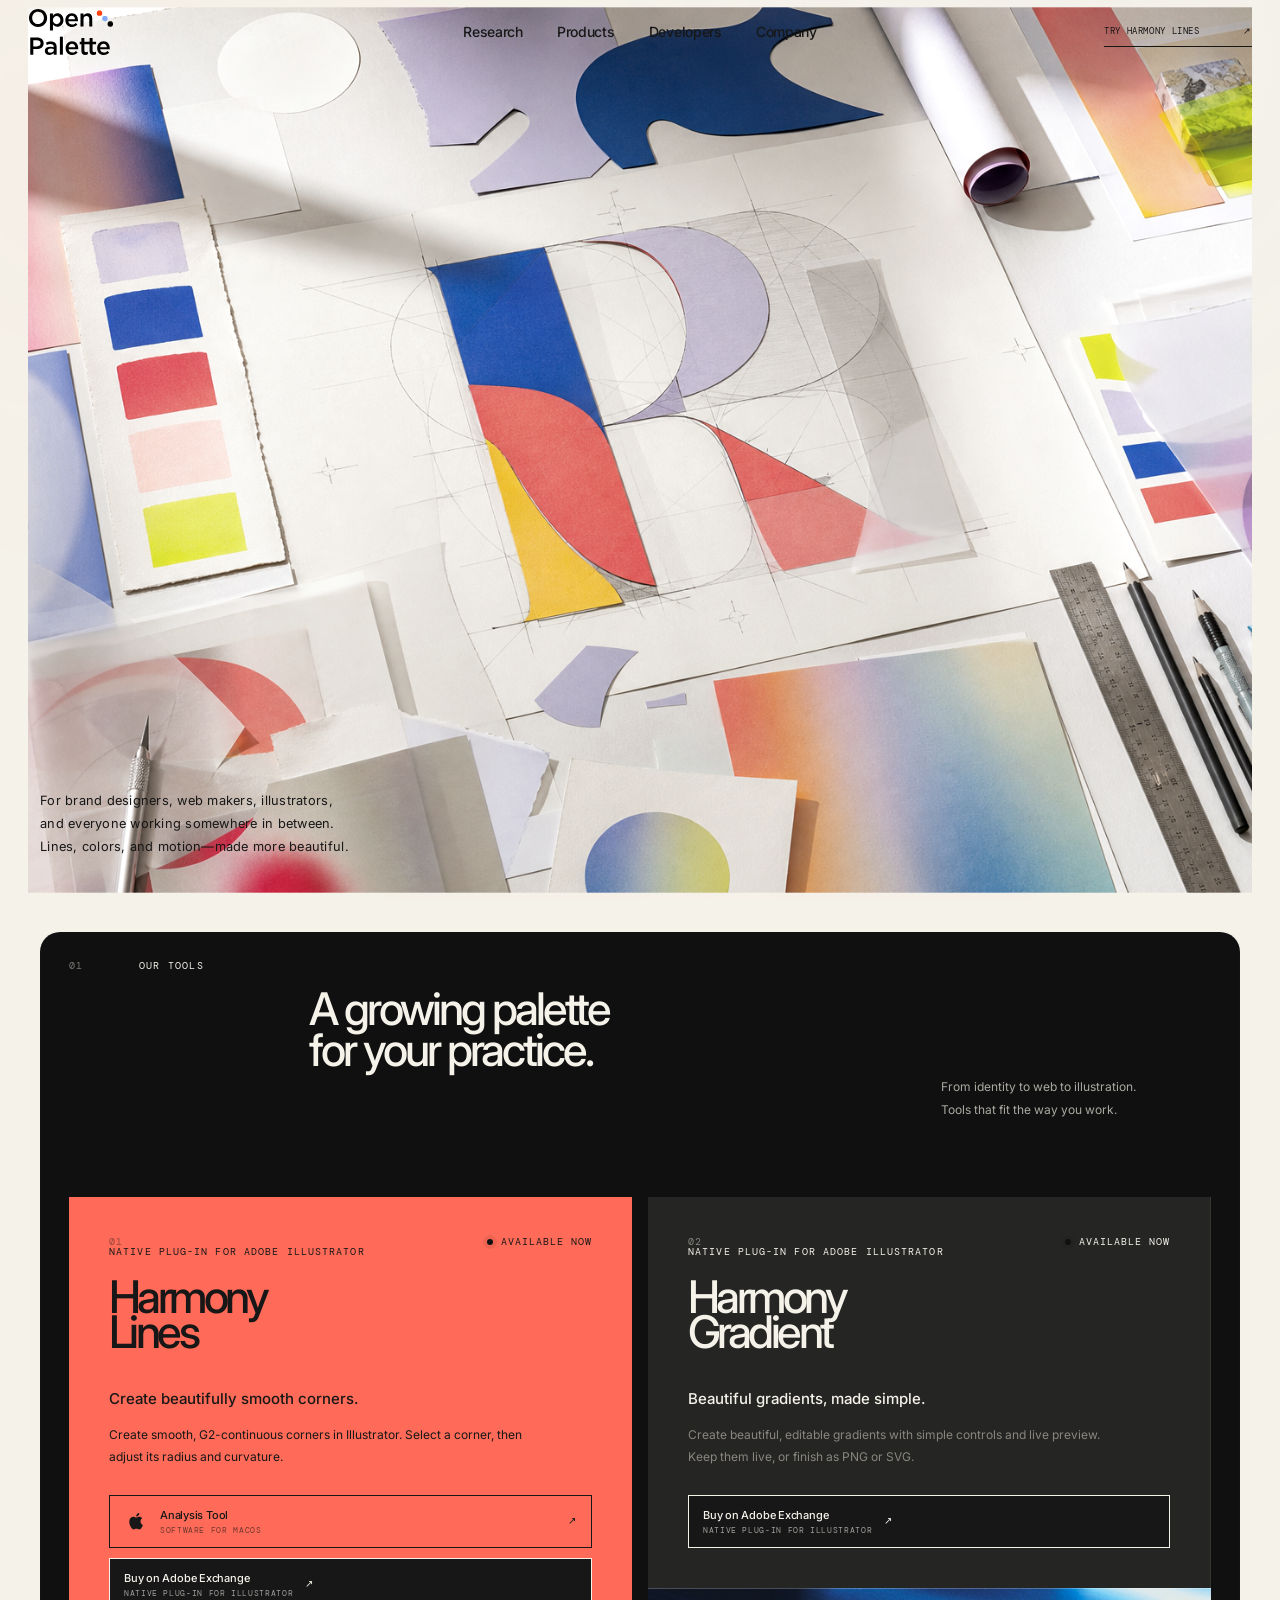
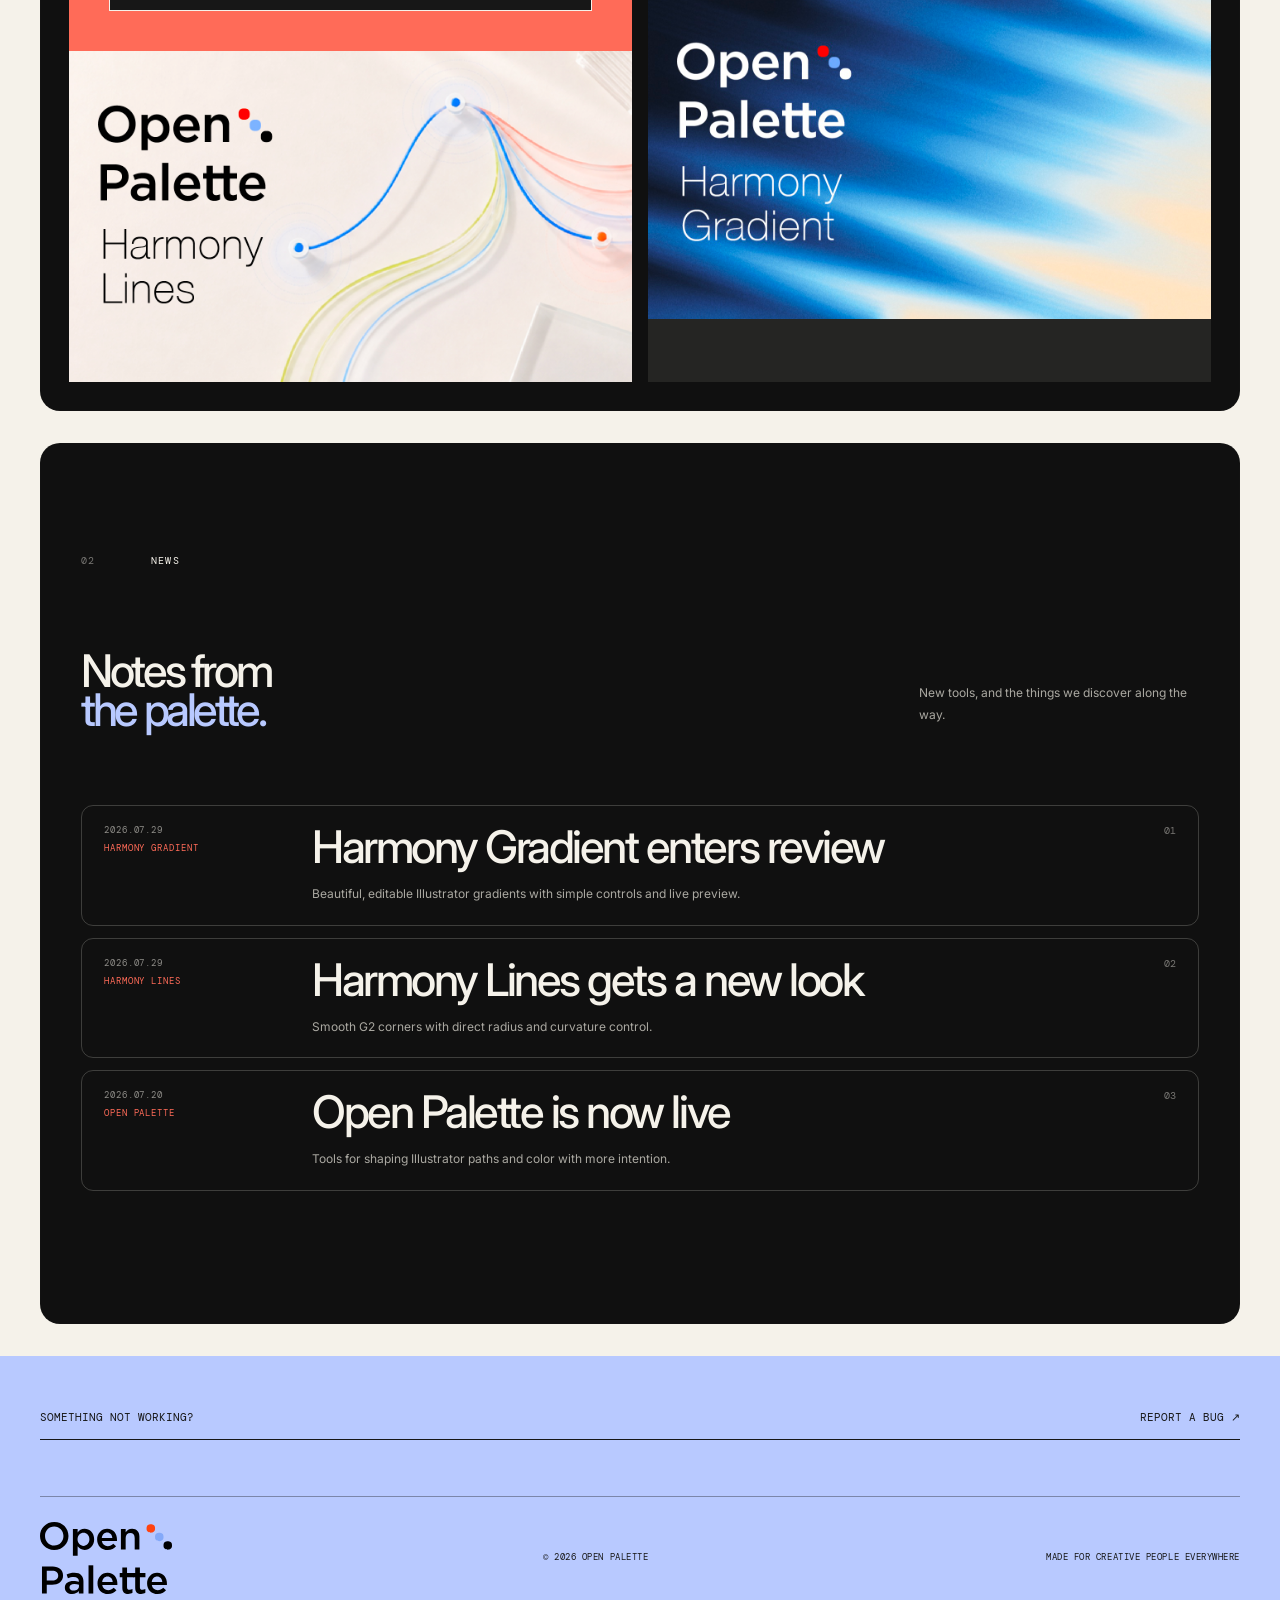
==== commit 5152d7e7: "Add Adobe Exchange purchase links" ====
--- a/index.html
+++ b/index.html
@@ -111,12 +111,12 @@
               <p class="product-description">Create smooth, G2-continuous corners in Illustrator. Select a corner, then adjust its radius and curvature.</p>
             </div>
             <div class="product-actions" aria-label="Harmony Lines tools">
-              <a class="product-action product-action-primary" href="#contact" aria-label="Available for macOS">
+              <a class="product-action" href="#contact" aria-label="Available for macOS">
                 <span class="macos-mark" aria-hidden="true"><svg viewBox="0 0 24 24" focusable="false"><path d="M17.4 12.6c0-2.5 2-3.7 2.1-3.8-1.1-1.7-2.9-1.9-3.5-1.9-1.5-.2-3 .9-3.8.9-.8 0-2-.9-3.3-.9-1.7 0-3.2 1-4.1 2.5-1.8 3.1-.5 7.7 1.2 10.2.9 1.2 1.9 2.5 3.2 2.5 1.3-.1 1.8-.8 3.3-.8s1.9.8 3.3.8 2.2-1.2 3.1-2.4c1-1.4 1.4-2.8 1.4-2.9-.1 0-2.9-1.1-2.9-4.2ZM14.9 5.3c.7-.8 1.2-1.9 1.1-3-.9 0-2 .6-2.7 1.3-.6.7-1.2 1.8-1 2.9 1 0 2-.5 2.6-1.2Z" /></svg></span>
                 <span><strong>Analysis Tool</strong><small>Software for macOS</small></span><span aria-hidden="true">↗</span>
               </a>
-              <a class="product-action" href="#contact">
-                <span><strong>Native plug-in</strong><small>For Adobe Illustrator</small></span><span aria-hidden="true">↗</span>
+              <a class="product-action product-action-primary" href="https://exchange.adobe.com/apps/cc/205682/harmony-lines" target="_blank" rel="noopener noreferrer" aria-label="Buy Harmony Lines on Adobe Exchange (opens in a new tab)">
+                <span><strong>Buy on Adobe Exchange</strong><small>Native plug-in for Illustrator</small></span><span aria-hidden="true">↗</span>
               </a>
             </div>
           </div>
@@ -129,7 +129,7 @@
         <article class="product product-soon product-review" id="harmony-gradient">
           <div class="product-copy reveal">
             <div class="product-topline">
-              <span class="product-number">02</span><span class="status"><i></i> Submitted for review</span>
+              <span class="product-number">02</span><span class="status available"><i></i> Available now</span>
             </div>
             <div>
               <p class="product-type">Native plug-in for Adobe Illustrator</p>
@@ -137,7 +137,11 @@
               <p class="product-jp">Beautiful gradients, made simple.</p>
               <p class="product-description">Create beautiful, editable gradients with simple controls and live preview. Keep them live, or finish as PNG or SVG.</p>
             </div>
-            <span class="text-link disabled"><span>Adobe review in progress</span><span>→</span></span>
+            <div class="product-actions" aria-label="Harmony Gradient tools">
+              <a class="product-action product-action-primary" href="https://exchange.adobe.com/apps/cc/205730/harmony-gradient" target="_blank" rel="noopener noreferrer" aria-label="Buy Harmony Gradient on Adobe Exchange (opens in a new tab)">
+                <span><strong>Buy on Adobe Exchange</strong><small>Native plug-in for Illustrator</small></span><span aria-hidden="true">↗</span>
+              </a>
+            </div>
           </div>
           <figure class="product-fv product-fv-gradient">
             <img src="./assets/harmony-gradient-fv.jpg" alt="Harmony Gradient" width="1360" height="800" />
--- a/styles.css
+++ b/styles.css
@@ -470,6 +470,7 @@
 .product-actions{display:grid;gap:10px;margin-top:26px}
 .product-action{display:grid;grid-template-columns:auto 1fr auto;align-items:center;gap:12px;padding:13px 14px;border:1px solid currentColor;font:10px/1 var(--mono);text-transform:uppercase;letter-spacing:.06em;transition:background .25s ease,color .25s ease,transform .25s ease}
 .product-action:hover{background:#171717;color:#f5f2ea;transform:translateY(-2px)}
+.product-action:focus-visible{outline:2px solid currentColor;outline-offset:3px}
 .product-action strong,.product-action small{display:block}
 .product-action strong{font:500 11px/1.2 var(--sans);text-transform:none;letter-spacing:-.02em}
 .product-action small{margin-top:4px;opacity:.62;font:8px/1 var(--mono);text-transform:uppercase;letter-spacing:.08em}
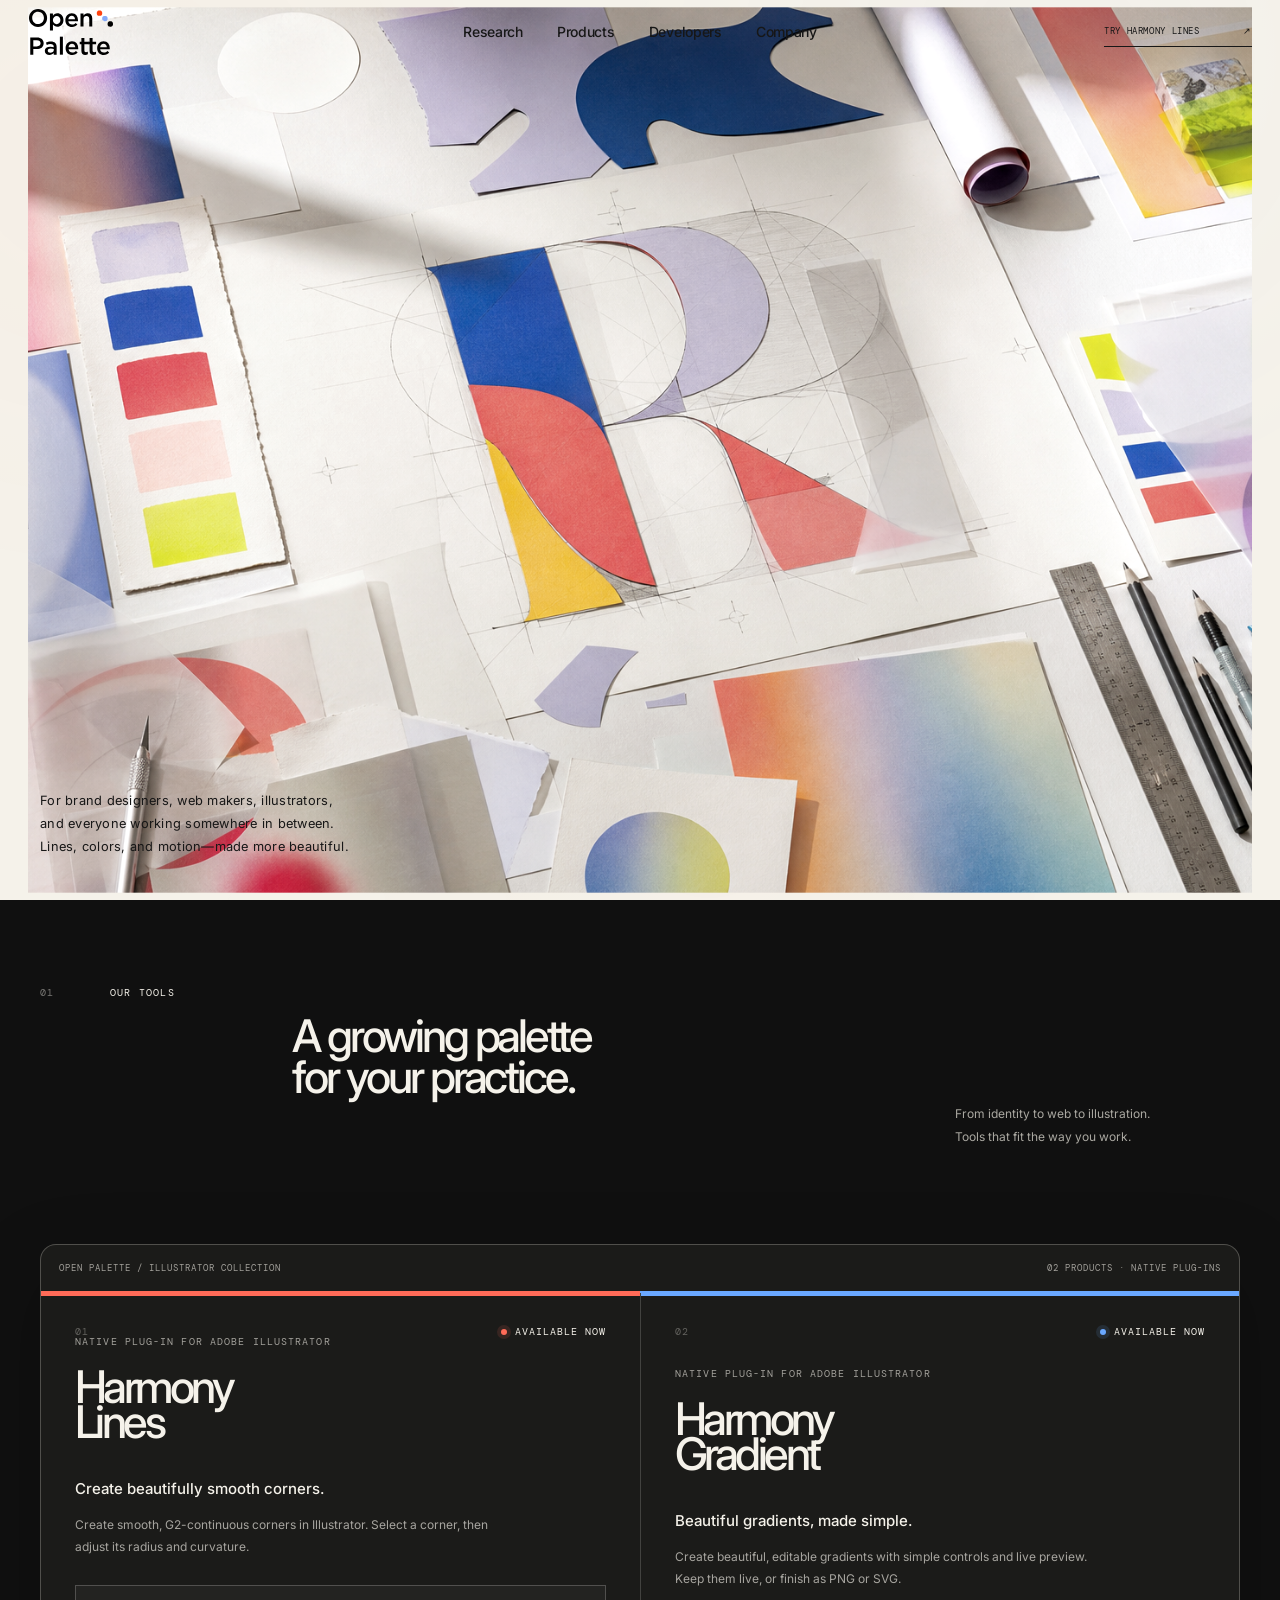
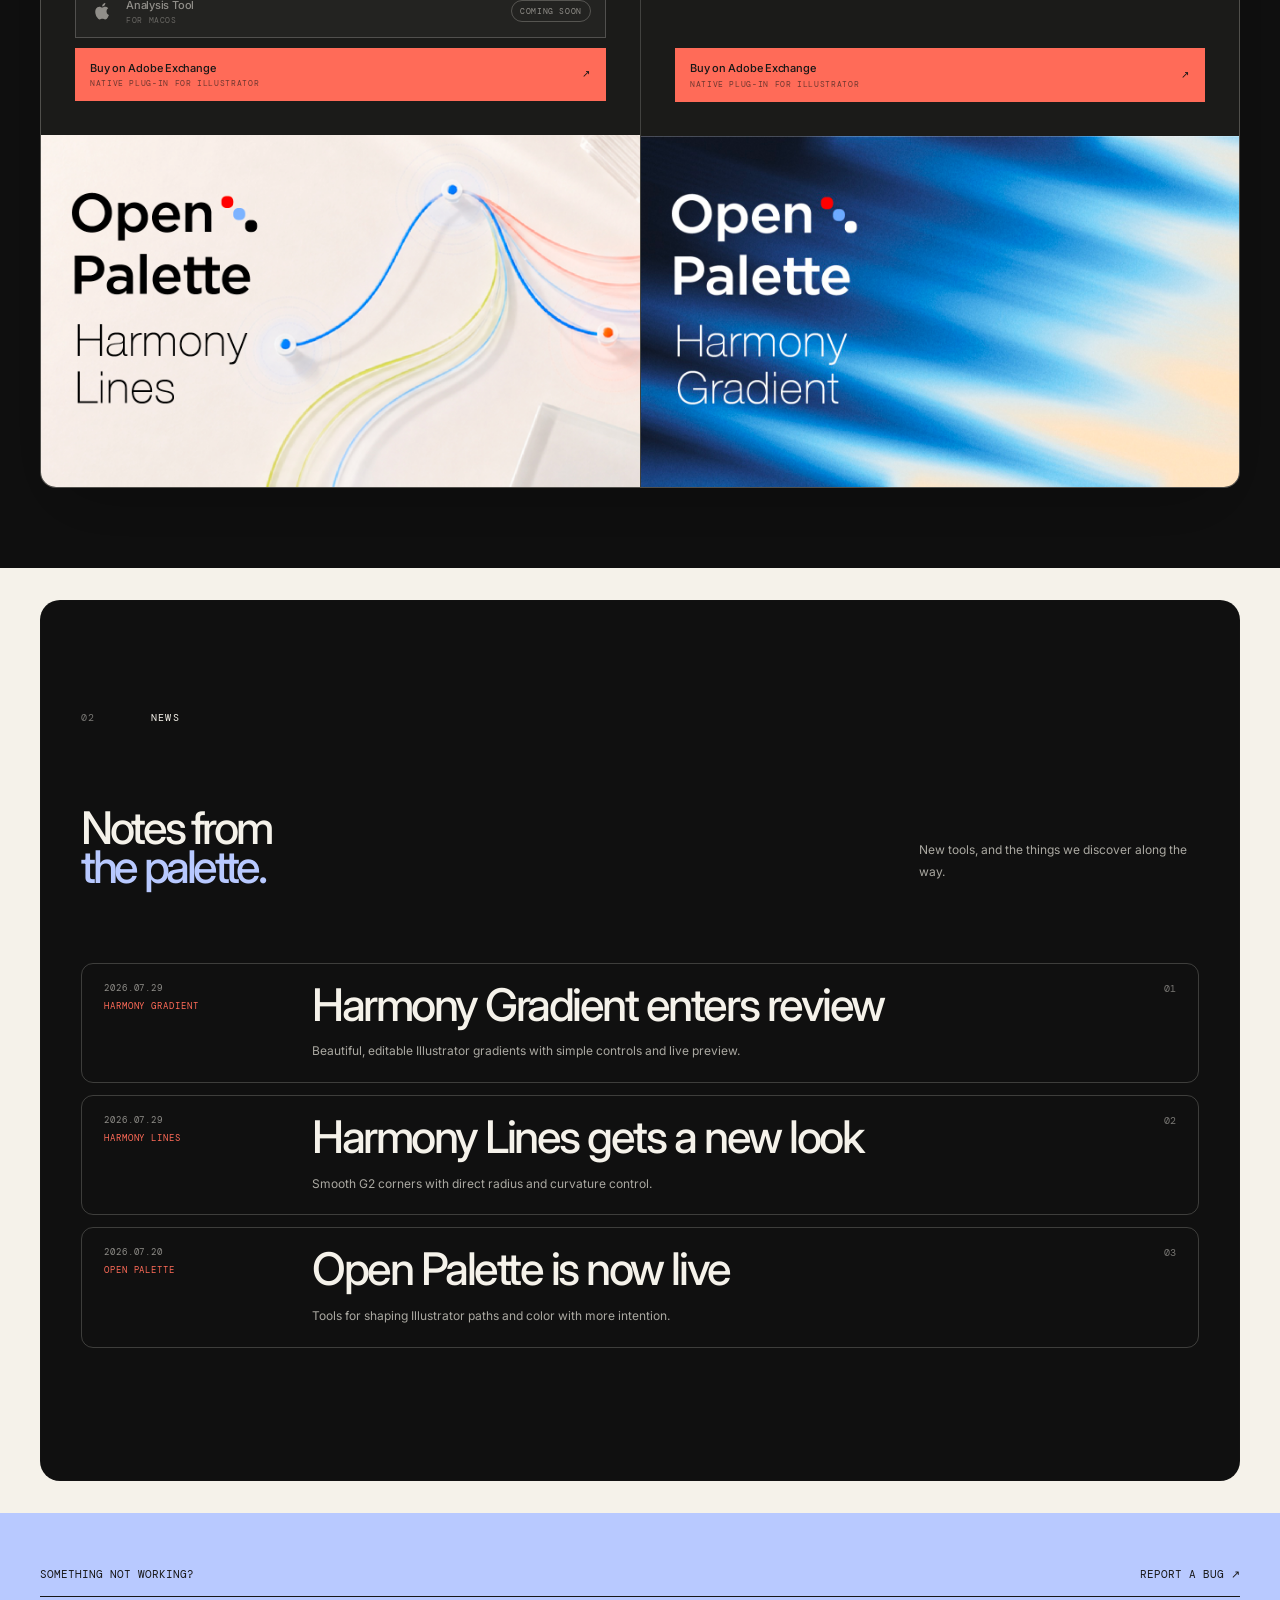
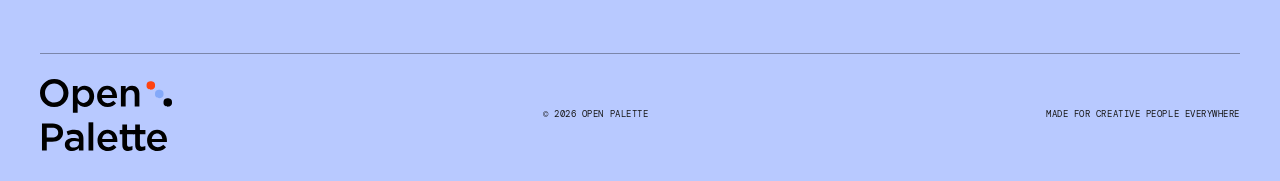
==== commit a363c2a5: "Unify product collection design" ====
--- a/index.html
+++ b/index.html
@@ -5,6 +5,7 @@
     <meta name="viewport" content="width=device-width, initial-scale=1.0" />
     <meta name="description" content="Open Palette creates native Adobe Illustrator plug-ins for smoother lines and beautiful gradients." />
     <meta name="theme-color" content="#0c0c0c" />
+    <link rel="icon" href="/favicon.svg?v=1" type="image/svg+xml" sizes="any" />
     <title>Open Palette — Tools for a harmonious canvas</title>
     <link rel="preconnect" href="https://fonts.googleapis.com" />
     <link rel="preconnect" href="https://fonts.gstatic.com" crossorigin />
@@ -98,55 +99,63 @@
           <p>From identity to web to illustration.<br />Tools that fit the way you work.</p>
         </div>
 
-        <article class="product product-primary" id="harmony-lines">
-          <div class="product-copy reveal">
-            <div class="product-topline">
-              <span class="product-number">01</span>
-              <span class="status available"><i></i> Available now</span>
-            </div>
-            <div>
-              <p class="product-type">Native plug-in for Adobe Illustrator</p>
-              <h3>Harmony<br /><span>Lines</span></h3>
-              <p class="product-jp">Create beautifully smooth corners.</p>
-              <p class="product-description">Create smooth, G2-continuous corners in Illustrator. Select a corner, then adjust its radius and curvature.</p>
-            </div>
-            <div class="product-actions" aria-label="Harmony Lines tools">
-              <a class="product-action" href="#contact" aria-label="Available for macOS">
-                <span class="macos-mark" aria-hidden="true"><svg viewBox="0 0 24 24" focusable="false"><path d="M17.4 12.6c0-2.5 2-3.7 2.1-3.8-1.1-1.7-2.9-1.9-3.5-1.9-1.5-.2-3 .9-3.8.9-.8 0-2-.9-3.3-.9-1.7 0-3.2 1-4.1 2.5-1.8 3.1-.5 7.7 1.2 10.2.9 1.2 1.9 2.5 3.2 2.5 1.3-.1 1.8-.8 3.3-.8s1.9.8 3.3.8 2.2-1.2 3.1-2.4c1-1.4 1.4-2.8 1.4-2.9-.1 0-2.9-1.1-2.9-4.2ZM14.9 5.3c.7-.8 1.2-1.9 1.1-3-.9 0-2 .6-2.7 1.3-.6.7-1.2 1.8-1 2.9 1 0 2-.5 2.6-1.2Z" /></svg></span>
-                <span><strong>Analysis Tool</strong><small>Software for macOS</small></span><span aria-hidden="true">↗</span>
-              </a>
-              <a class="product-action product-action-primary" href="https://exchange.adobe.com/apps/cc/205682/harmony-lines" target="_blank" rel="noopener noreferrer" aria-label="Buy Harmony Lines on Adobe Exchange (opens in a new tab)">
-                <span><strong>Buy on Adobe Exchange</strong><small>Native plug-in for Illustrator</small></span><span aria-hidden="true">↗</span>
-              </a>
-            </div>
+        <div class="product-collection" aria-label="Open Palette Illustrator plug-in collection">
+          <div class="product-collection-bar">
+            <span>Open Palette / Illustrator collection</span>
+            <span>02 products · Native plug-ins</span>
           </div>
 
-          <figure class="product-fv product-fv-lines">
-            <img src="./assets/harmony-lines-fv.jpg" alt="Harmony Lines" width="1360" height="800" />
-          </figure>
-        </article>
+          <article class="product product-primary" id="harmony-lines">
+            <div class="product-copy reveal">
+              <div class="product-topline">
+                <span class="product-number">01</span>
+                <span class="status available"><i></i> Available now</span>
+              </div>
+              <div>
+                <p class="product-type">Native plug-in for Adobe Illustrator</p>
+                <h3>Harmony<br /><span>Lines</span></h3>
+                <p class="product-jp">Create beautifully smooth corners.</p>
+                <p class="product-description">Create smooth, G2-continuous corners in Illustrator. Select a corner, then adjust its radius and curvature.</p>
+              </div>
+              <div class="product-actions" aria-label="Harmony Lines tools">
+                <div class="product-action product-action-coming-soon" aria-label="Analysis Tool for macOS, coming soon">
+                  <span class="macos-mark" aria-hidden="true"><svg viewBox="0 0 24 24" focusable="false"><path d="M17.4 12.6c0-2.5 2-3.7 2.1-3.8-1.1-1.7-2.9-1.9-3.5-1.9-1.5-.2-3 .9-3.8.9-.8 0-2-.9-3.3-.9-1.7 0-3.2 1-4.1 2.5-1.8 3.1-.5 7.7 1.2 10.2.9 1.2 1.9 2.5 3.2 2.5 1.3-.1 1.8-.8 3.3-.8s1.9.8 3.3.8 2.2-1.2 3.1-2.4c1-1.4 1.4-2.8 1.4-2.9-.1 0-2.9-1.1-2.9-4.2ZM14.9 5.3c.7-.8 1.2-1.9 1.1-3-.9 0-2 .6-2.7 1.3-.6.7-1.2 1.8-1 2.9 1 0 2-.5 2.6-1.2Z" /></svg></span>
+                  <span><strong>Analysis Tool</strong><small>For macOS</small></span>
+                  <span class="coming-soon-label">Coming soon</span>
+                </div>
+                <a class="product-action product-action-primary" href="https://exchange.adobe.com/apps/cc/205682/harmony-lines" target="_blank" rel="noopener noreferrer" aria-label="Buy Harmony Lines on Adobe Exchange (opens in a new tab)">
+                  <span><strong>Buy on Adobe Exchange</strong><small>Native plug-in for Illustrator</small></span><span aria-hidden="true">↗</span>
+                </a>
+              </div>
+            </div>
 
-        <article class="product product-soon product-review" id="harmony-gradient">
-          <div class="product-copy reveal">
-            <div class="product-topline">
-              <span class="product-number">02</span><span class="status available"><i></i> Available now</span>
+            <figure class="product-fv product-fv-lines">
+              <img src="./assets/harmony-lines-fv.jpg" alt="Harmony Lines" width="1360" height="800" />
+            </figure>
+          </article>
+
+          <article class="product product-gradient" id="harmony-gradient">
+            <div class="product-copy reveal">
+              <div class="product-topline">
+                <span class="product-number">02</span><span class="status available"><i></i> Available now</span>
+              </div>
+              <div>
+                <p class="product-type">Native plug-in for Adobe Illustrator</p>
+                <h3>Harmony<br /><span>Gradient</span></h3>
+                <p class="product-jp">Beautiful gradients, made simple.</p>
+                <p class="product-description">Create beautiful, editable gradients with simple controls and live preview. Keep them live, or finish as PNG or SVG.</p>
+              </div>
+              <div class="product-actions" aria-label="Harmony Gradient tools">
+                <a class="product-action product-action-primary" href="https://exchange.adobe.com/apps/cc/205730/harmony-gradient" target="_blank" rel="noopener noreferrer" aria-label="Buy Harmony Gradient on Adobe Exchange (opens in a new tab)">
+                  <span><strong>Buy on Adobe Exchange</strong><small>Native plug-in for Illustrator</small></span><span aria-hidden="true">↗</span>
+                </a>
+              </div>
             </div>
-            <div>
-              <p class="product-type">Native plug-in for Adobe Illustrator</p>
-              <h3>Harmony<br /><span>Gradient</span></h3>
-              <p class="product-jp">Beautiful gradients, made simple.</p>
-              <p class="product-description">Create beautiful, editable gradients with simple controls and live preview. Keep them live, or finish as PNG or SVG.</p>
-            </div>
-            <div class="product-actions" aria-label="Harmony Gradient tools">
-              <a class="product-action product-action-primary" href="https://exchange.adobe.com/apps/cc/205730/harmony-gradient" target="_blank" rel="noopener noreferrer" aria-label="Buy Harmony Gradient on Adobe Exchange (opens in a new tab)">
-                <span><strong>Buy on Adobe Exchange</strong><small>Native plug-in for Illustrator</small></span><span aria-hidden="true">↗</span>
-              </a>
-            </div>
-          </div>
-          <figure class="product-fv product-fv-gradient">
-            <img src="./assets/harmony-gradient-fv.jpg" alt="Harmony Gradient" width="1360" height="800" />
-          </figure>
-        </article>
+            <figure class="product-fv product-fv-gradient">
+              <img src="./assets/harmony-gradient-fv.jpg" alt="Harmony Gradient" width="1360" height="800" />
+            </figure>
+          </article>
+        </div>
 
       </section>
 
--- a/styles.css
+++ b/styles.css
@@ -332,12 +332,12 @@
   footer{min-height:auto;padding:36px 22px 24px}
 }
 
-/* Home page framing starts below the FV. The hero remains full-bleed and untouched. */
+/* The product shelf stays full-bleed so it feels native to the page, not like an attached card. */
 .home-page .home-main > .tools{
-  width:min(calc(100% - 80px),1440px);
-  margin:32px auto 0;
-  border:1px solid rgba(23,23,23,.28);
-  border-radius:20px;
+  width:100%;
+  margin:0;
+  border:0;
+  border-radius:0;
   overflow:hidden;
 }
 .home-page .home-main > .news-section{
@@ -347,40 +347,84 @@
   border-radius:20px;
   overflow:hidden;
 }
-.home-page .product{min-height:560px}
-.home-page .product-copy,.home-page .line-lab,.home-page .gradient-preview{min-height:560px}
 .home-page .tools-heading{min-height:320px}
 
 @media(max-width:900px){
-  .home-page .home-main > .tools,
   .home-page .home-main > .news-section{width:calc(100% - 36px);border-radius:16px}
-  .home-page .home-main > .tools{margin-top:20px}
   .home-page .home-main > .news-section{margin-top:20px;margin-bottom:20px}
 }
 
-/* Below the FV, use the compact card rhythm of the OpenAI homepage. */
+/* The two products share one continuous collection surface. */
 .home-page .home-main > .tools{
   display:grid;
   grid-template-columns:repeat(2,minmax(0,1fr));
-  gap:16px;
-  padding:28px;
+  gap:0;
+  padding:88px max(40px,calc((100vw - 1440px) / 2)) 80px;
 }
 .home-page .tools-heading{
   grid-column:1 / -1;
   min-height:220px;
   grid-template-columns:.7fr 2fr .9fr;
+  margin-bottom:36px;
 }
 .home-page .tools-heading h2{margin:28px 0 0}
 .home-page .tools-heading>p{margin:115px 0 0}
-.home-page .home-main > .tools > .product{
+.product-collection{
+  grid-column:1 / -1;
+  display:grid;
+  grid-template-columns:repeat(2,minmax(0,1fr));
+  overflow:hidden;
+  border:1px solid rgba(245,242,234,.24);
+  border-radius:16px;
+  background:#1b1b19;
+  box-shadow:0 28px 80px rgba(0,0,0,.22);
+}
+.product-collection-bar{
+  position:relative;
+  grid-column:1 / -1;
+  display:flex;
+  align-items:center;
+  justify-content:space-between;
+  min-height:48px;
+  padding:0 18px;
+  border-bottom:1px solid rgba(245,242,234,.18);
+  color:rgba(245,242,234,.62);
+  font:9px/1 var(--mono);
+  text-transform:uppercase;
+  letter-spacing:.11em;
+}
+.product-collection-bar:after{
+  content:"";
+  position:absolute;
+  right:0;
+  bottom:-1px;
+  left:0;
+  height:2px;
+  background:linear-gradient(90deg,#ff6b58 0 50%,#6aa8ff 50% 100%);
+}
+.home-page .home-main > .tools > .product-collection > .product{
   display:flex;
   flex-direction:column;
-  min-height:560px;
+  min-width:0;
+  min-height:0;
   margin-bottom:0;
 }
-.home-page .home-main > .tools > .product .product-copy,
-.home-page .home-main > .tools > .product .line-lab,
-.home-page .home-main > .tools > .product .gradient-preview{min-height:280px}
+.product-collection > .product + .product{border-left:1px solid rgba(245,242,234,.18)}
+.product-collection .product-copy{
+  flex:1 1 auto;
+  min-height:390px;
+  padding:34px;
+  background:#1b1b19;
+  color:#f5f2ea;
+}
+.product-collection .product-fv{flex:0 0 auto;width:100%}
+.product-collection .product-primary .product-copy{box-shadow:inset 0 3px 0 #ff6b58}
+.product-collection .product-gradient .product-copy{box-shadow:inset 0 3px 0 #6aa8ff}
+.product-collection .product-description{color:rgba(245,242,234,.64)}
+.product-collection .product-number{color:rgba(245,242,234,.72)}
+.product-collection .product-type{color:rgba(245,242,234,.62)}
+.product-collection .product-primary .status.available i{background:#ff6b58;box-shadow:0 0 0 4px rgba(255,107,88,.12)}
+.product-collection .product-gradient .status.available i{background:#6aa8ff;box-shadow:0 0 0 4px rgba(106,168,255,.12)}
 .home-page .home-main > .tools > .next-tool{
   grid-column:1 / -1;
   min-height:190px;
@@ -397,15 +441,21 @@
 }
 
 @media(max-width:900px){
-  .home-page .home-main > .tools{grid-template-columns:1fr;padding:18px;gap:12px}
+  .home-page .home-main > .tools{grid-template-columns:1fr;padding:68px 18px 54px;gap:0}
   .home-page .tools-heading{grid-column:1;min-height:230px;grid-template-columns:1fr;gap:18px}
   .home-page .tools-heading h2{margin:24px 0 0}
   .home-page .tools-heading>p{margin:0}
-  .home-page .home-main > .tools > .product,
+  .product-collection{grid-template-columns:1fr;border-radius:12px}
+  .product-collection-bar{padding:0 14px}
+  .product-collection-bar span:last-child{display:none}
+  .product-collection > .product + .product{border-top:1px solid rgba(245,242,234,.18);border-left:0}
+  .home-page .home-main > .tools > .product-collection > .product,
   .home-page .home-main > .tools > .next-tool{grid-column:1}
-  .home-page .home-main > .tools > .product .product-copy,
-  .home-page .home-main > .tools > .product .line-lab,
-  .home-page .home-main > .tools > .product .gradient-preview{min-height:280px}
+  .product-collection .product-copy{min-height:0;padding:30px 24px;gap:32px}
+}
+
+@media(max-width:560px){
+  .home-page .home-main > .tools > .product-collection > .product{margin-inline:0}
 }
 
 /* FV timeline v2: six deliberate three-second compositions. */
@@ -469,20 +519,16 @@
 /* Tool actions: split the macOS analysis tool from the Adobe-native workflow. */
 .product-actions{display:grid;gap:10px;margin-top:26px}
 .product-action{display:grid;grid-template-columns:auto 1fr auto;align-items:center;gap:12px;padding:13px 14px;border:1px solid currentColor;font:10px/1 var(--mono);text-transform:uppercase;letter-spacing:.06em;transition:background .25s ease,color .25s ease,transform .25s ease}
-.product-action:hover{background:#171717;color:#f5f2ea;transform:translateY(-2px)}
-.product-action:focus-visible{outline:2px solid currentColor;outline-offset:3px}
+a.product-action:hover{background:#f5f2ea;color:#171717;transform:translateY(-2px)}
+a.product-action:focus-visible{outline:2px solid #f5f2ea;outline-offset:3px}
 .product-action strong,.product-action small{display:block}
 .product-action strong{font:500 11px/1.2 var(--sans);text-transform:none;letter-spacing:-.02em}
 .product-action small{margin-top:4px;opacity:.62;font:8px/1 var(--mono);text-transform:uppercase;letter-spacing:.08em}
-.product-action-primary{background:#171717;color:#f5f2ea}
-.product-action-primary:hover{background:#f5f2ea;color:#171717}
+.product-action-primary{grid-template-columns:1fr auto;border-color:#ff6b58;background:#ff6b58;color:#171717}
+.product-action-coming-soon{border-color:rgba(245,242,234,.22);background:rgba(245,242,234,.035);color:rgba(245,242,234,.52);cursor:default}
+.coming-soon-label{padding:6px 8px;border:1px solid rgba(245,242,234,.24);border-radius:999px;font:8px/1 var(--mono);white-space:nowrap;letter-spacing:.08em}
 .macos-mark{display:grid;place-items:center;width:24px;height:24px}
 .macos-mark svg{display:block;width:20px;height:20px;fill:currentColor}
-.home-page .home-main > .tools > .product .product-copy{min-height:360px}
-
-@media(max-width:900px){
-  .home-page .home-main > .tools > .product .product-copy{min-height:340px}
-}
 
 /* Keep the home navigation light and transparent with the dark logo artwork. */
 .home-page .site-header{background:transparent;color:#171717;border-bottom:0;box-shadow:none;text-shadow:none}
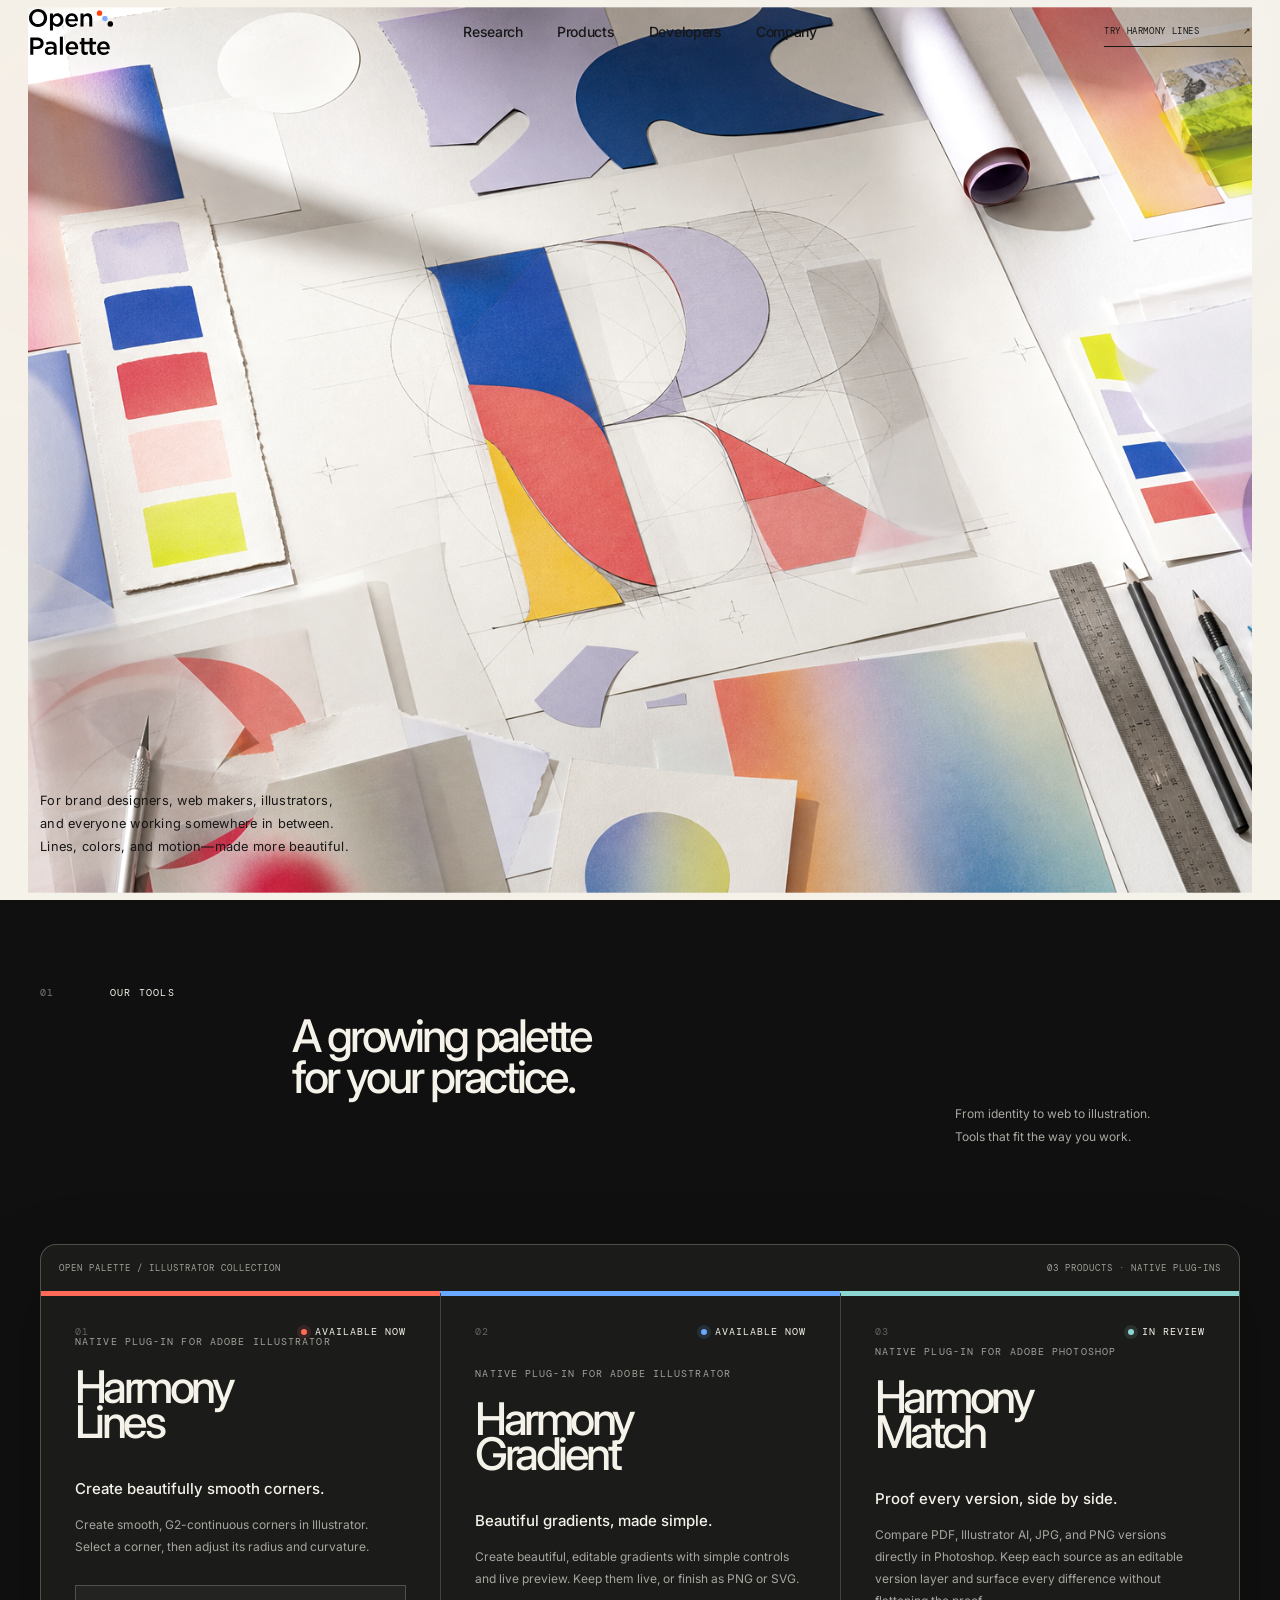
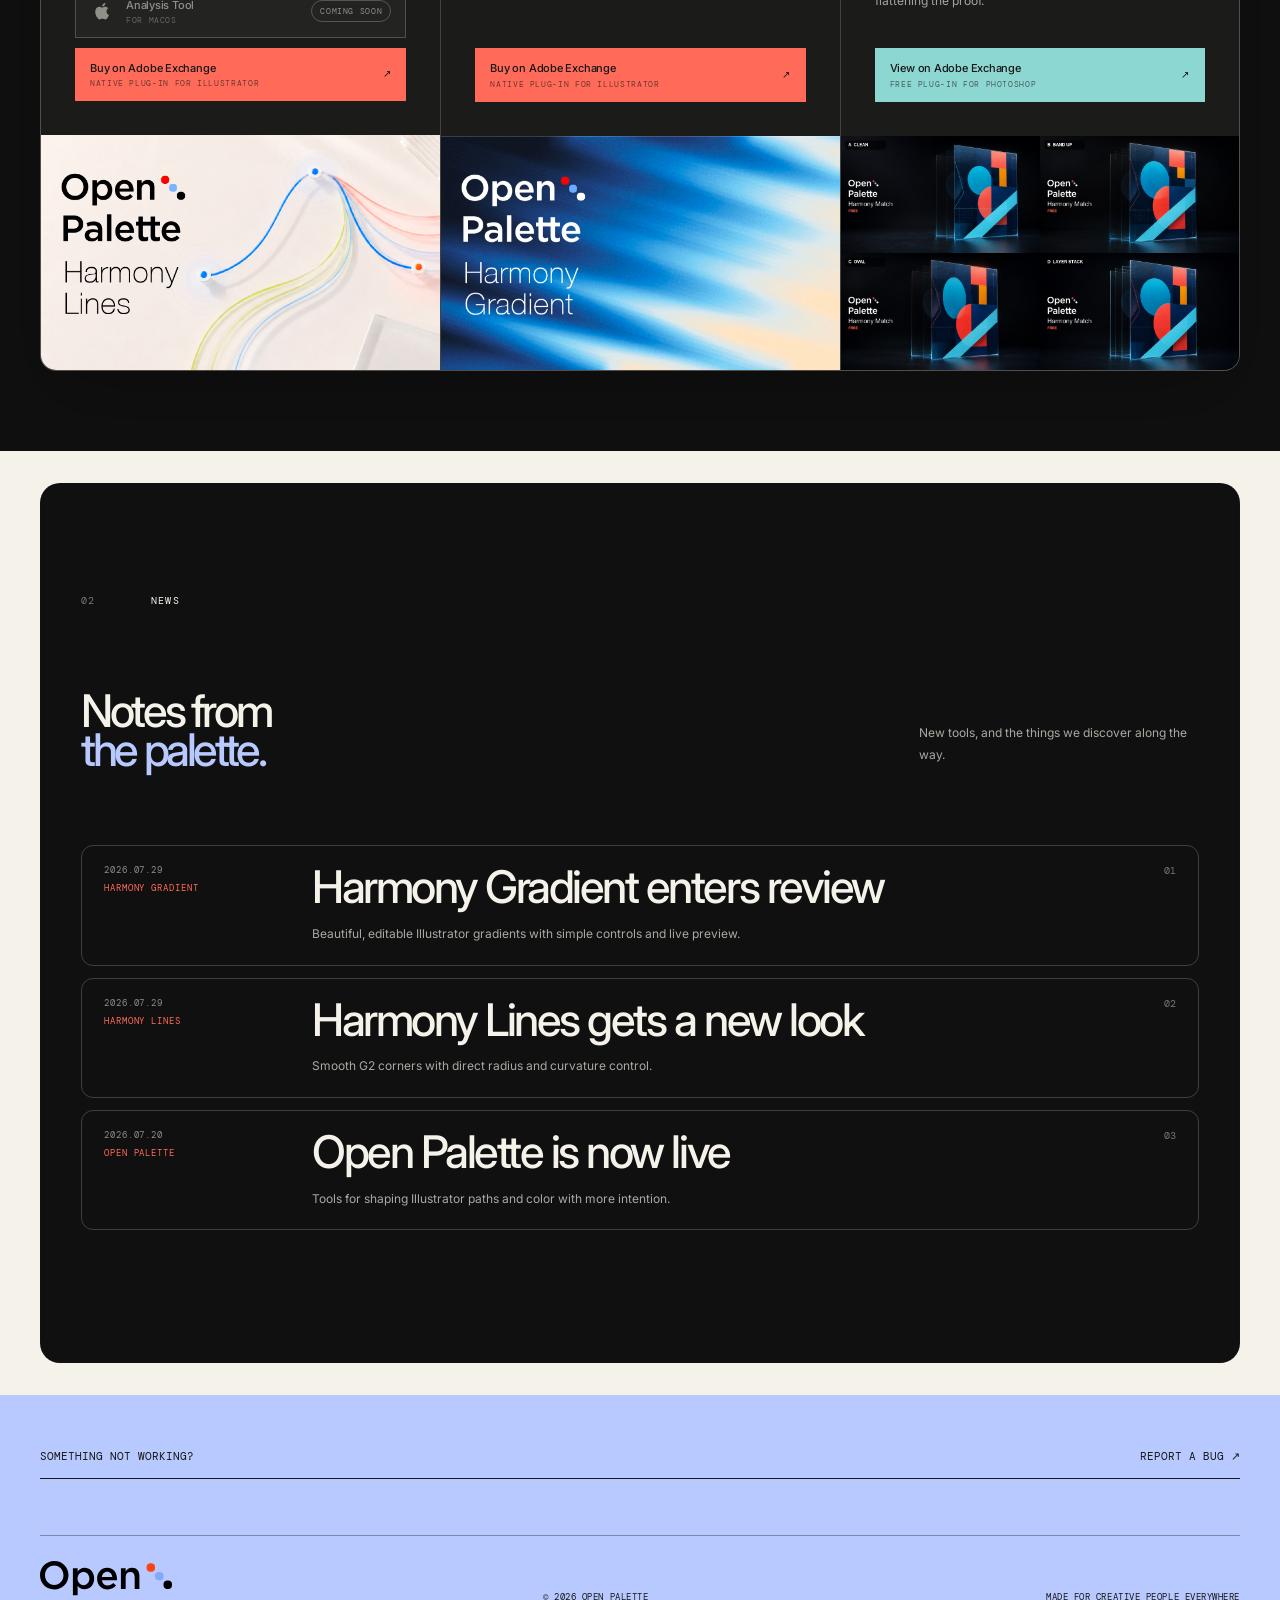
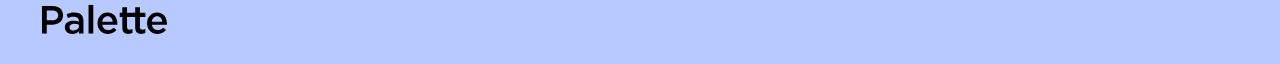
==== commit 472bcde2: "Add Harmony Match to product collection" ====
--- a/index.html
+++ b/index.html
@@ -99,10 +99,10 @@
           <p>From identity to web to illustration.<br />Tools that fit the way you work.</p>
         </div>
 
-        <div class="product-collection" aria-label="Open Palette Illustrator plug-in collection">
+        <div class="product-collection" aria-label="Open Palette plug-in collection">
           <div class="product-collection-bar">
             <span>Open Palette / Illustrator collection</span>
-            <span>02 products · Native plug-ins</span>
+            <span>03 products · Native plug-ins</span>
           </div>
 
           <article class="product product-primary" id="harmony-lines">
@@ -153,6 +153,28 @@
             </div>
             <figure class="product-fv product-fv-gradient">
               <img src="./assets/harmony-gradient-fv.jpg" alt="Harmony Gradient" width="1360" height="800" />
+            </figure>
+          </article>
+
+          <article class="product product-match" id="harmony-match">
+            <div class="product-copy reveal">
+              <div class="product-topline">
+                <span class="product-number">03</span><span class="status review"><i></i> In review</span>
+              </div>
+              <div>
+                <p class="product-type">Native plug-in for Adobe Photoshop</p>
+                <h3>Harmony<br /><span>Match</span></h3>
+                <p class="product-jp">Proof every version, side by side.</p>
+                <p class="product-description">Compare PDF, Illustrator AI, JPG, and PNG versions directly in Photoshop. Keep each source as an editable version layer and surface every difference without flattening the proof.</p>
+              </div>
+              <div class="product-actions" aria-label="Harmony Match tools">
+                <a class="product-action product-action-primary" href="https://exchange.adobe.com/apps/cc/205643/overview" target="_blank" rel="noopener noreferrer" aria-label="View Harmony Match on Adobe Exchange (opens in a new tab)">
+                  <span><strong>View on Adobe Exchange</strong><small>Free plug-in for Photoshop</small></span><span aria-hidden="true">↗</span>
+                </a>
+              </div>
+            </div>
+            <figure class="product-fv product-fv-match">
+              <img src="./assets/harmony-match-fv.jpg" alt="Harmony Match" width="1360" height="800" />
             </figure>
           </article>
         </div>
--- a/styles.css
+++ b/styles.css
@@ -372,7 +372,7 @@
 .product-collection{
   grid-column:1 / -1;
   display:grid;
-  grid-template-columns:repeat(2,minmax(0,1fr));
+  grid-template-columns:repeat(3,minmax(0,1fr));
   overflow:hidden;
   border:1px solid rgba(245,242,234,.24);
   border-radius:16px;
@@ -400,7 +400,7 @@
   bottom:-1px;
   left:0;
   height:2px;
-  background:linear-gradient(90deg,#ff6b58 0 50%,#6aa8ff 50% 100%);
+  background:linear-gradient(90deg,#ff6b58 0 33.333%,#6aa8ff 33.333% 66.666%,#8dd7d2 66.666% 100%);
 }
 .home-page .home-main > .tools > .product-collection > .product{
   display:flex;
@@ -420,11 +420,14 @@
 .product-collection .product-fv{flex:0 0 auto;width:100%}
 .product-collection .product-primary .product-copy{box-shadow:inset 0 3px 0 #ff6b58}
 .product-collection .product-gradient .product-copy{box-shadow:inset 0 3px 0 #6aa8ff}
+.product-collection .product-match .product-copy{box-shadow:inset 0 3px 0 #8dd7d2}
+.product-collection .product-match .product-action-primary{border-color:#8dd7d2;background:#8dd7d2}
 .product-collection .product-description{color:rgba(245,242,234,.64)}
 .product-collection .product-number{color:rgba(245,242,234,.72)}
 .product-collection .product-type{color:rgba(245,242,234,.62)}
 .product-collection .product-primary .status.available i{background:#ff6b58;box-shadow:0 0 0 4px rgba(255,107,88,.12)}
 .product-collection .product-gradient .status.available i{background:#6aa8ff;box-shadow:0 0 0 4px rgba(106,168,255,.12)}
+.product-collection .product-match .status.review i{background:#8dd7d2;box-shadow:0 0 0 4px rgba(141,215,210,.12)}
 .home-page .home-main > .tools > .next-tool{
   grid-column:1 / -1;
   min-height:190px;
@@ -553,6 +556,7 @@
 }
 .product-fv-lines{background:#f6f0e8}
 .product-fv-gradient{background:#07366c}
+.product-fv-match{background:#10283b}
 .home-page .home-main > .tools > .product .product-fv{min-height:0}
 
 @media(max-width:900px){
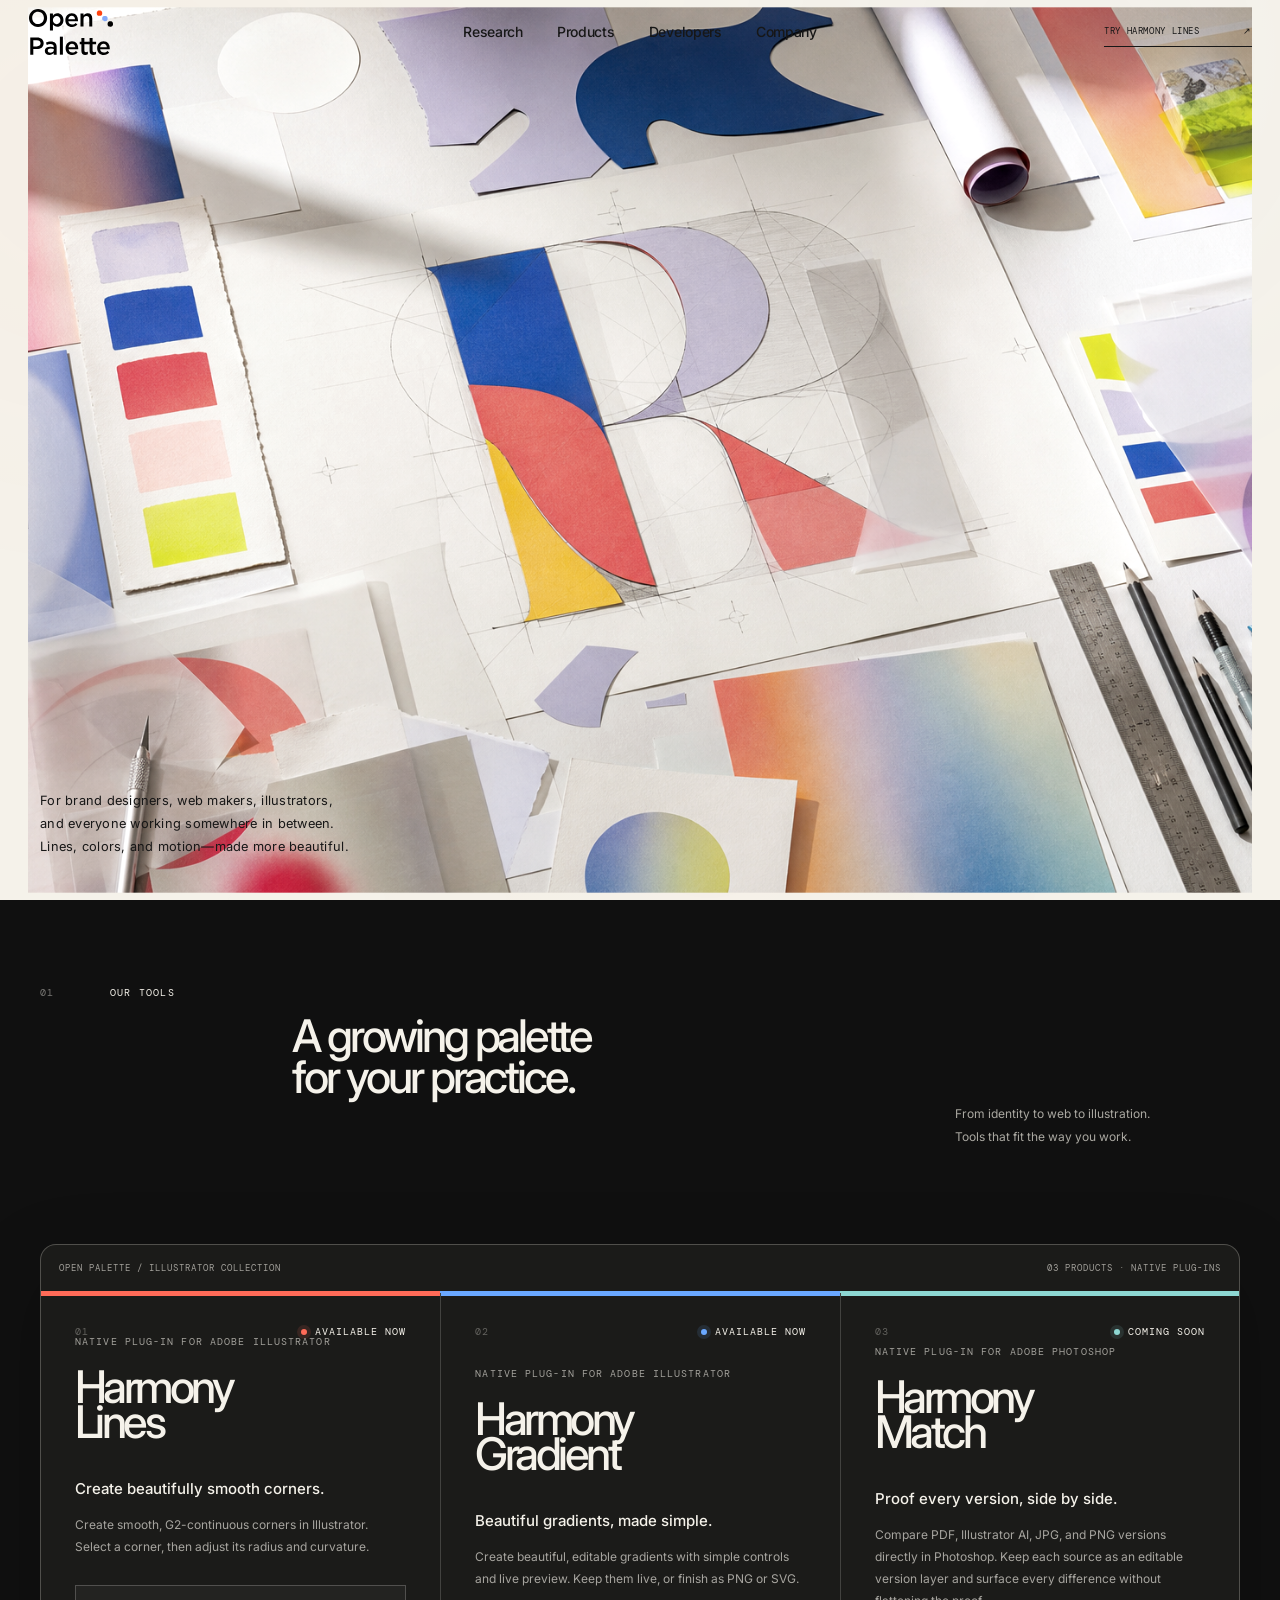
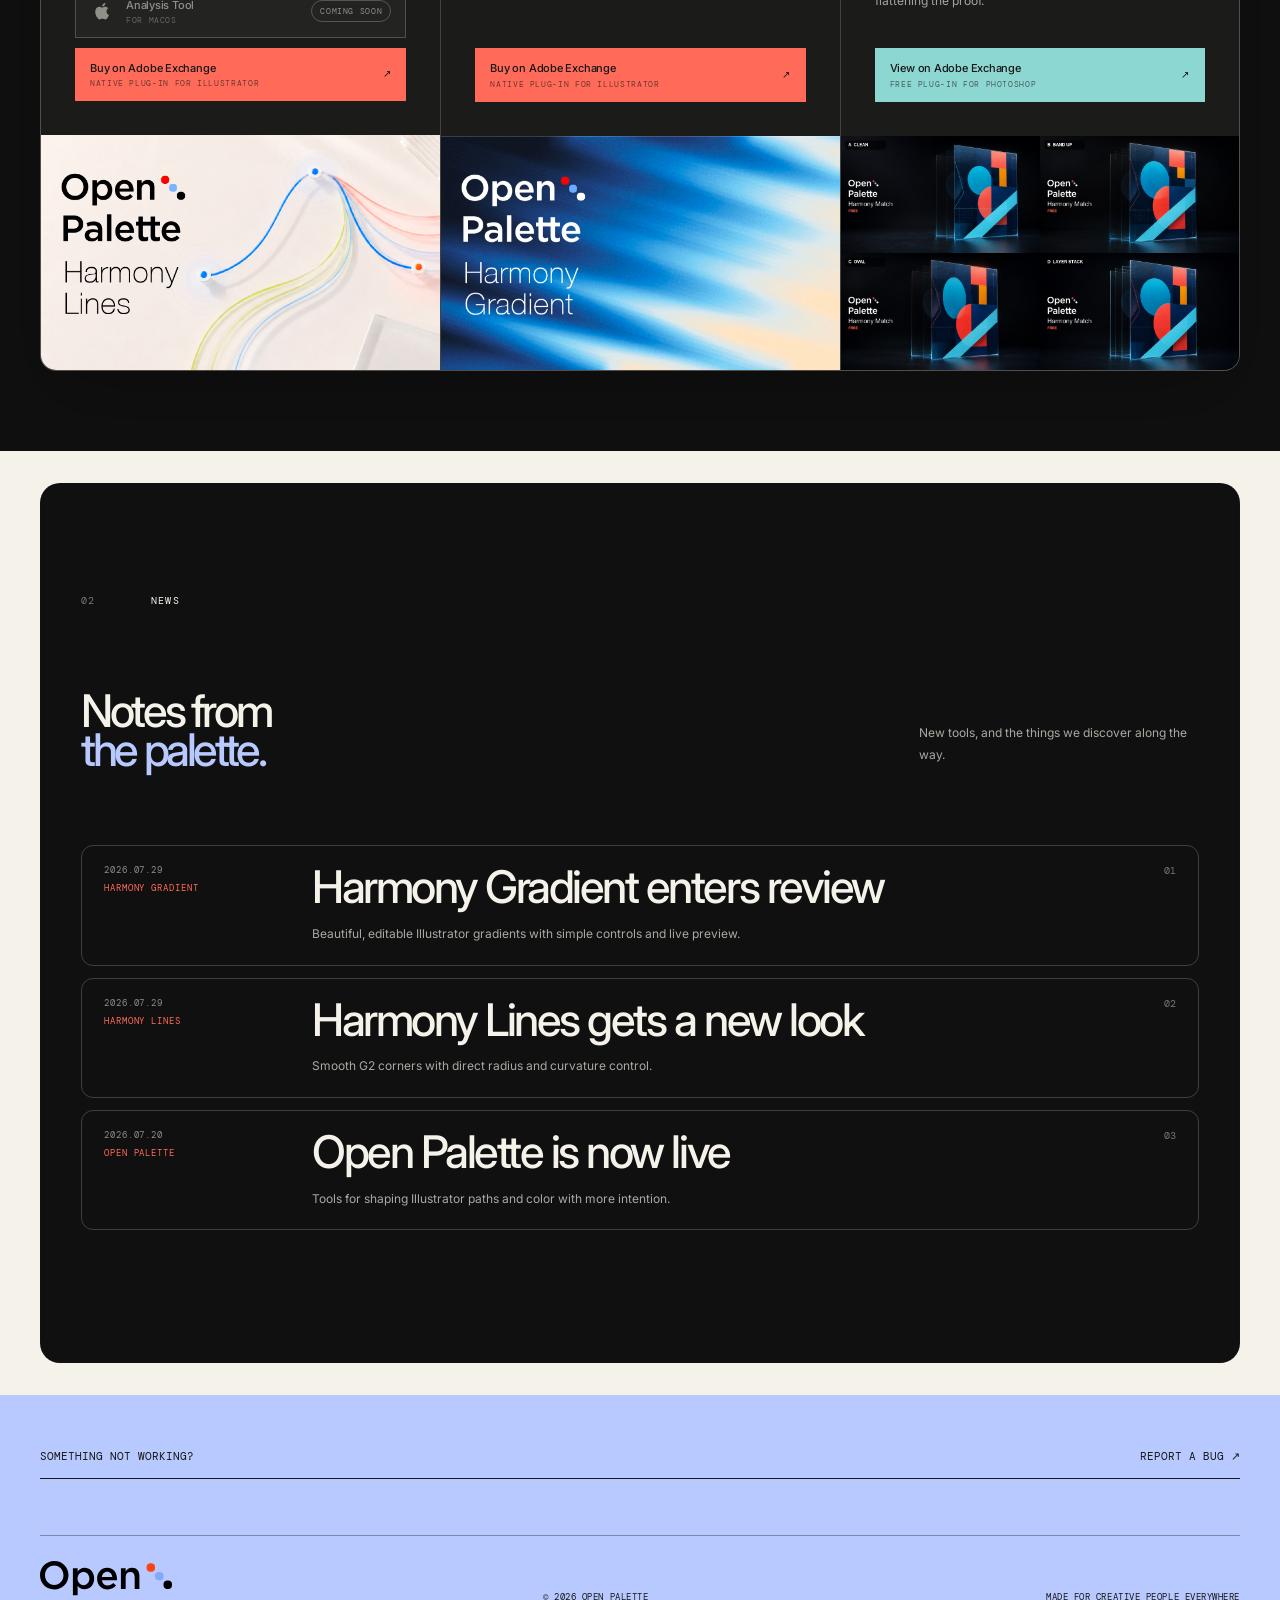
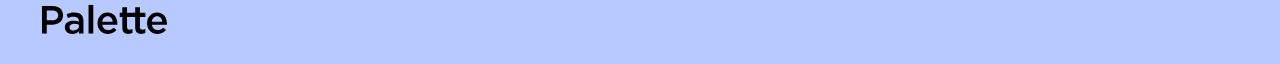
==== commit 9aa7fdf7: "Mark Harmony Match as coming soon" ====
--- a/index.html
+++ b/index.html
@@ -159,7 +159,7 @@
           <article class="product product-match" id="harmony-match">
             <div class="product-copy reveal">
               <div class="product-topline">
-                <span class="product-number">03</span><span class="status review"><i></i> In review</span>
+                <span class="product-number">03</span><span class="status coming-soon"><i></i> Coming soon</span>
               </div>
               <div>
                 <p class="product-type">Native plug-in for Adobe Photoshop</p>
--- a/styles.css
+++ b/styles.css
@@ -427,7 +427,7 @@
 .product-collection .product-type{color:rgba(245,242,234,.62)}
 .product-collection .product-primary .status.available i{background:#ff6b58;box-shadow:0 0 0 4px rgba(255,107,88,.12)}
 .product-collection .product-gradient .status.available i{background:#6aa8ff;box-shadow:0 0 0 4px rgba(106,168,255,.12)}
-.product-collection .product-match .status.review i{background:#8dd7d2;box-shadow:0 0 0 4px rgba(141,215,210,.12)}
+.product-collection .product-match .status.coming-soon i{background:#8dd7d2;box-shadow:0 0 0 4px rgba(141,215,210,.12)}
 .home-page .home-main > .tools > .next-tool{
   grid-column:1 / -1;
   min-height:190px;
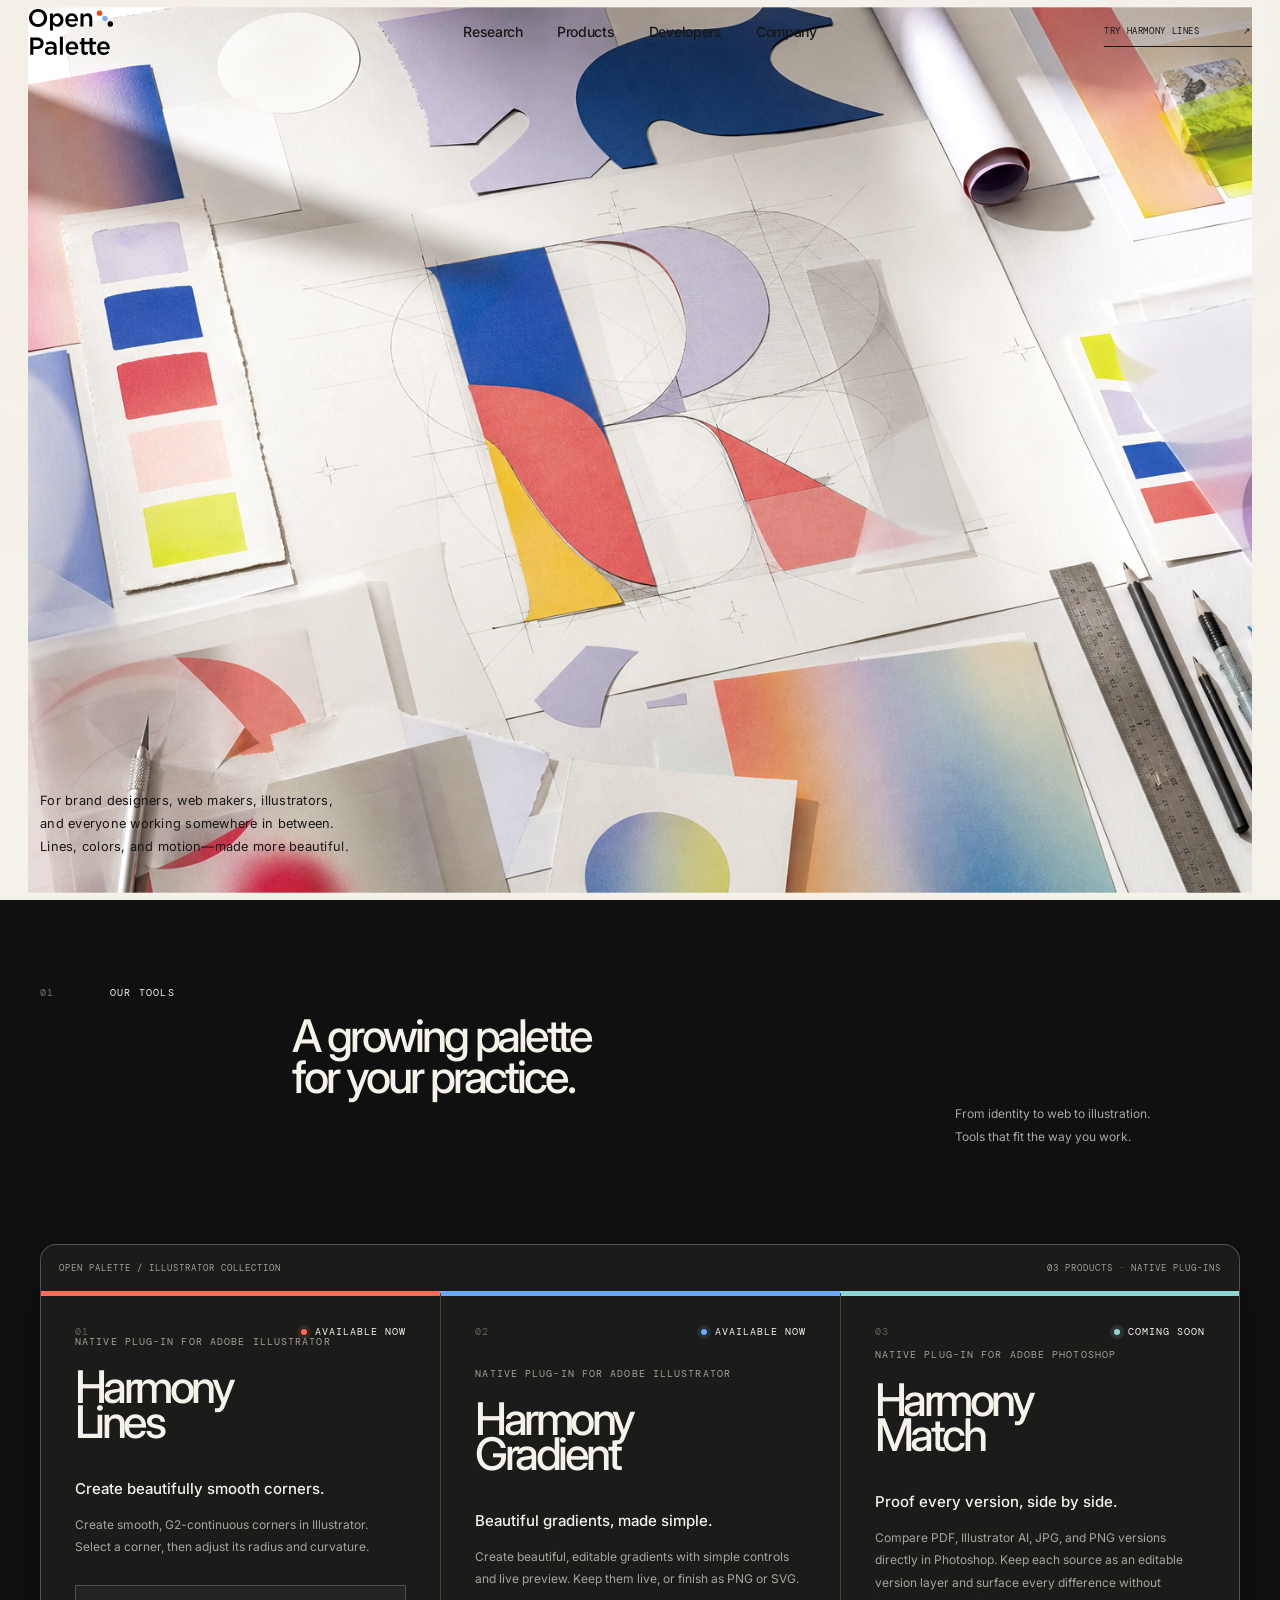
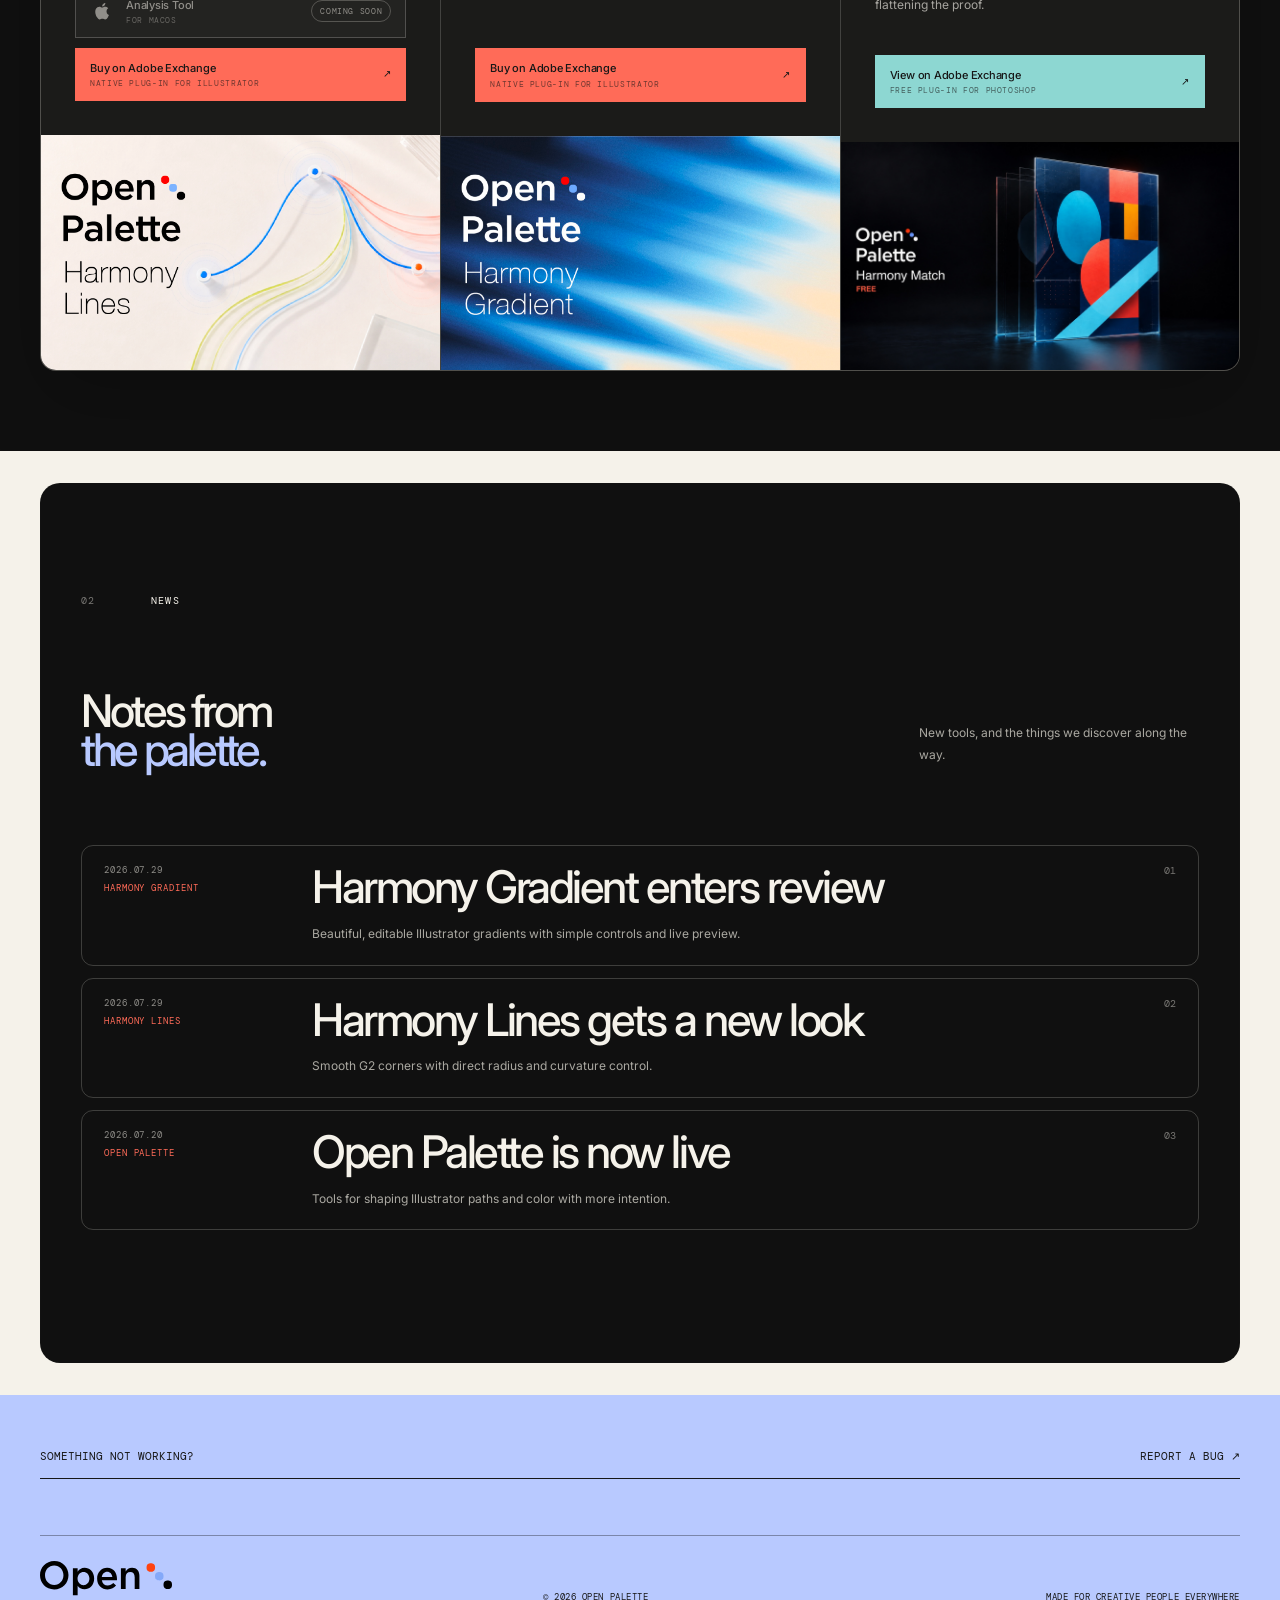
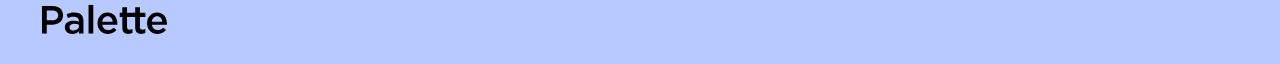
==== commit b8198e4e: "Use C concept for Harmony Match KV" ====
--- a/index.html
+++ b/index.html
@@ -174,7 +174,7 @@
               </div>
             </div>
             <figure class="product-fv product-fv-match">
-              <img src="./assets/harmony-match-fv.jpg" alt="Harmony Match" width="1360" height="800" />
+              <img src="./assets/harmony-match-fv.jpg" alt="Harmony Match" width="1659" height="948" />
             </figure>
           </article>
         </div>
--- a/styles.css
+++ b/styles.css
@@ -556,7 +556,7 @@
 }
 .product-fv-lines{background:#f6f0e8}
 .product-fv-gradient{background:#07366c}
-.product-fv-match{background:#10283b}
+.product-fv-match{background:#10283b;aspect-ratio:1659 / 948}
 .home-page .home-main > .tools > .product .product-fv{min-height:0}
 
 @media(max-width:900px){
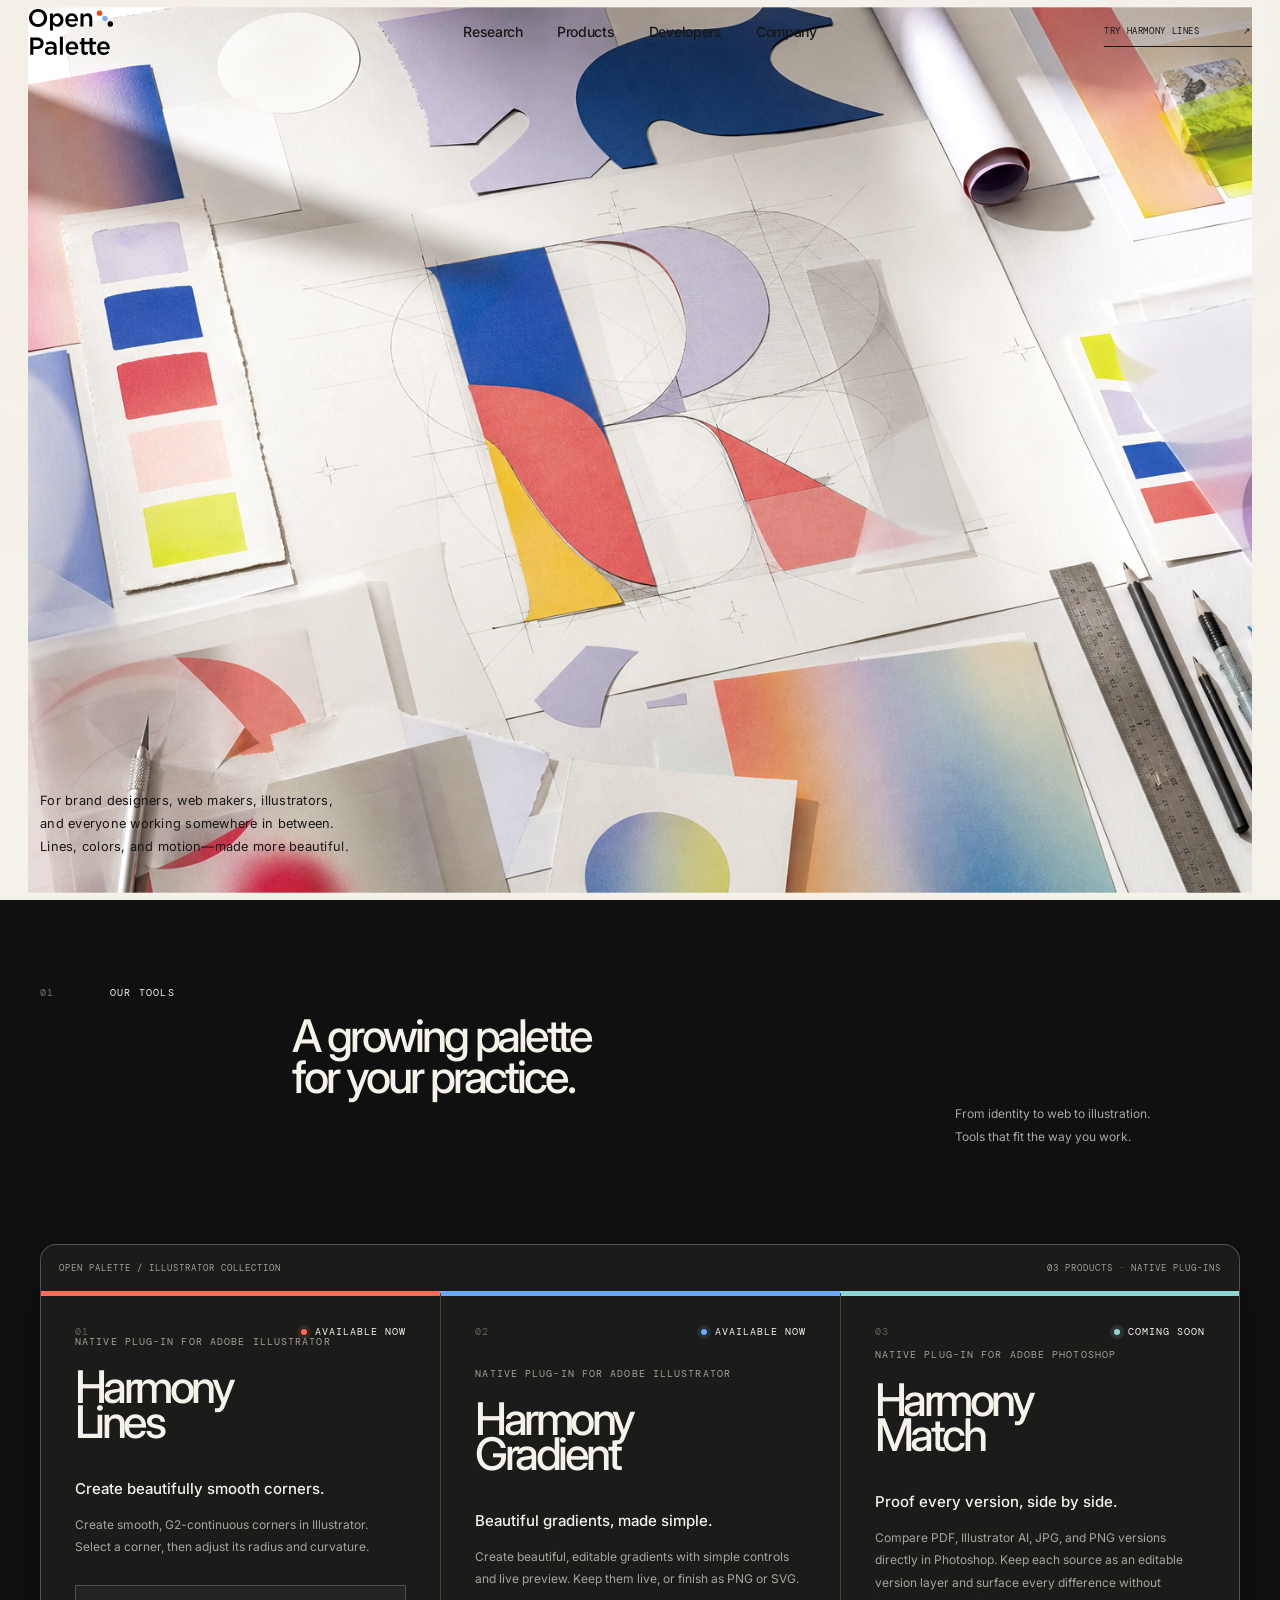
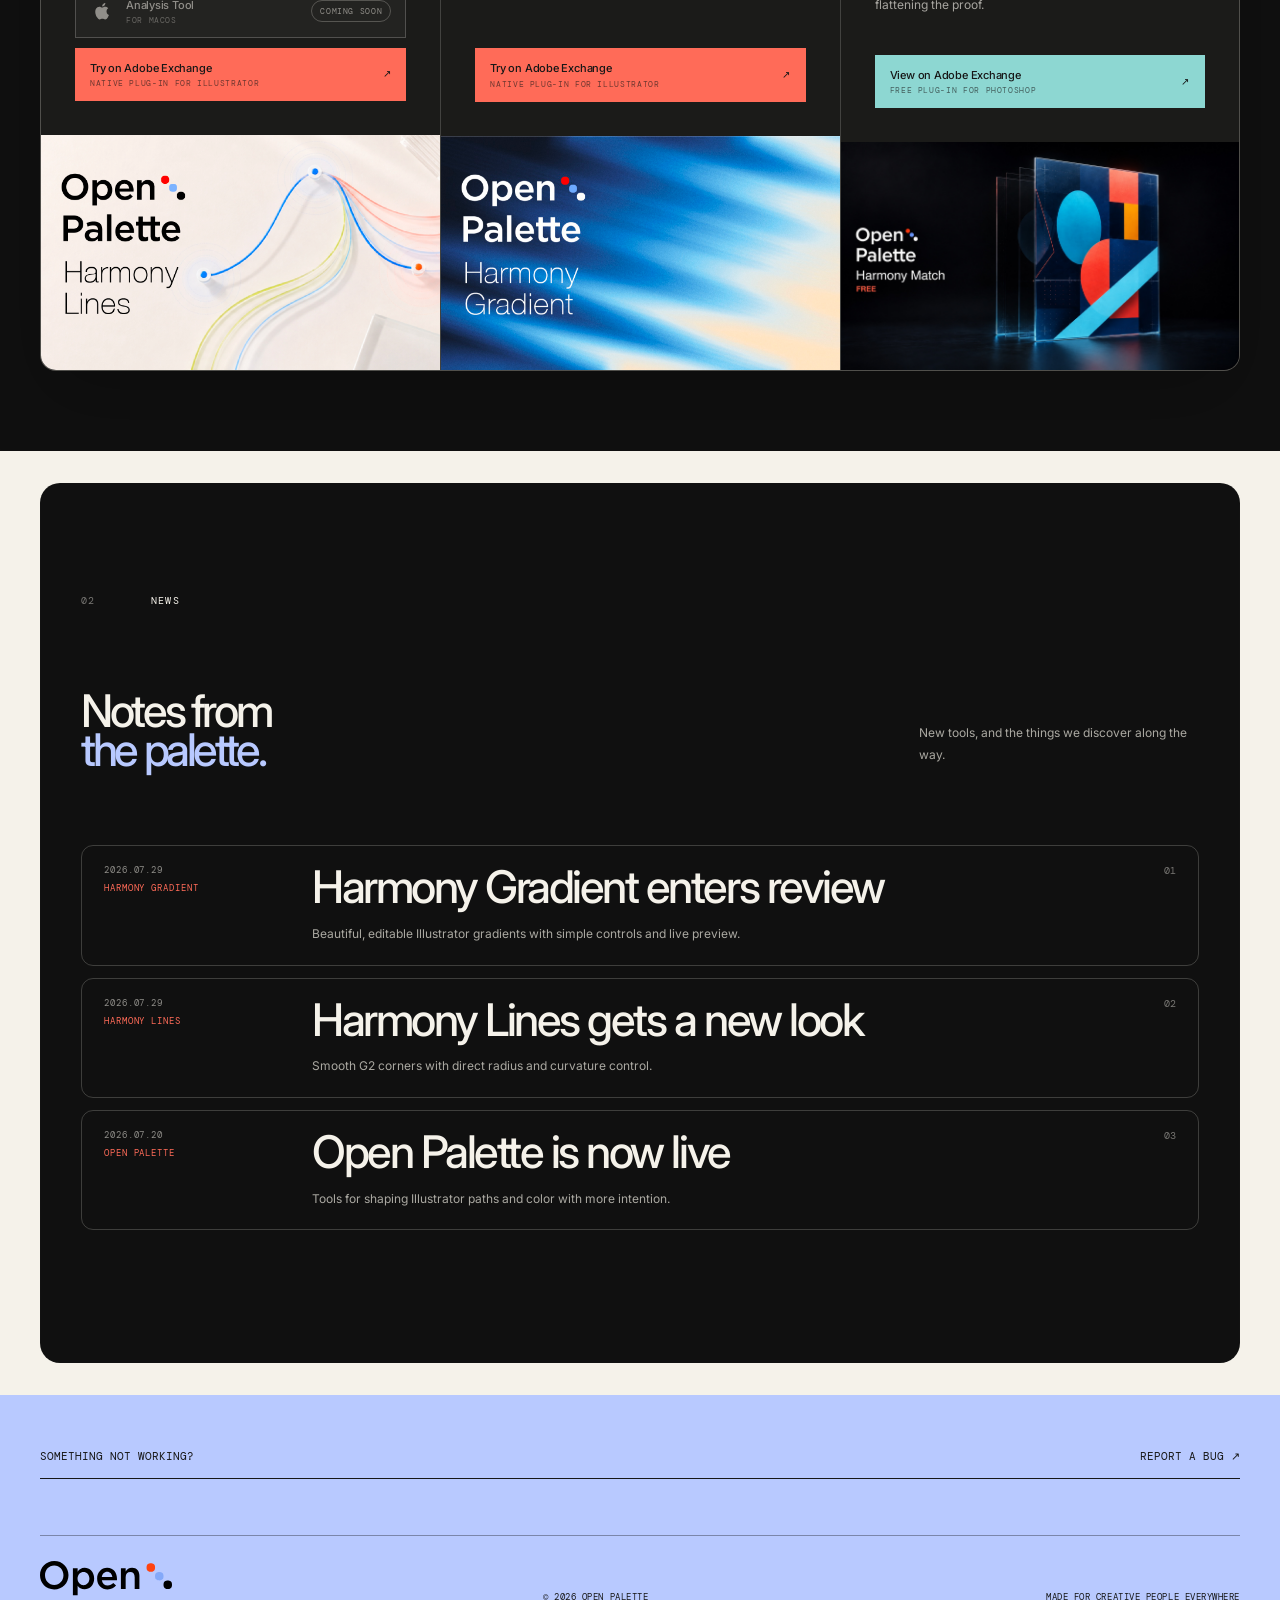
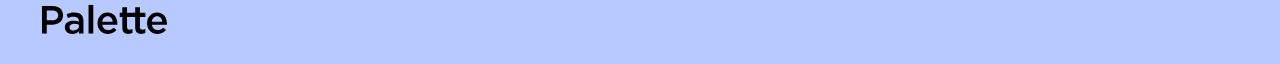
==== commit b069baf8: "Link free Adobe Exchange listings" ====
--- a/index.html
+++ b/index.html
@@ -123,8 +123,8 @@
                   <span><strong>Analysis Tool</strong><small>For macOS</small></span>
                   <span class="coming-soon-label">Coming soon</span>
                 </div>
-                <a class="product-action product-action-primary" href="https://exchange.adobe.com/apps/cc/205682/harmony-lines" target="_blank" rel="noopener noreferrer" aria-label="Buy Harmony Lines on Adobe Exchange (opens in a new tab)">
-                  <span><strong>Buy on Adobe Exchange</strong><small>Native plug-in for Illustrator</small></span><span aria-hidden="true">↗</span>
+                <a class="product-action product-action-primary" href="https://exchange.adobe.com/apps/cc/206033/harmony-lines-free" target="_blank" rel="noopener noreferrer" aria-label="Try Harmony Lines on Adobe Exchange (opens in a new tab)">
+                  <span><strong>Try on Adobe Exchange</strong><small>Native plug-in for Illustrator</small></span><span aria-hidden="true">↗</span>
                 </a>
               </div>
             </div>
@@ -146,8 +146,8 @@
                 <p class="product-description">Create beautiful, editable gradients with simple controls and live preview. Keep them live, or finish as PNG or SVG.</p>
               </div>
               <div class="product-actions" aria-label="Harmony Gradient tools">
-                <a class="product-action product-action-primary" href="https://exchange.adobe.com/apps/cc/205730/harmony-gradient" target="_blank" rel="noopener noreferrer" aria-label="Buy Harmony Gradient on Adobe Exchange (opens in a new tab)">
-                  <span><strong>Buy on Adobe Exchange</strong><small>Native plug-in for Illustrator</small></span><span aria-hidden="true">↗</span>
+                <a class="product-action product-action-primary" href="https://exchange.adobe.com/apps/cc/206034/harmony-gradient-free" target="_blank" rel="noopener noreferrer" aria-label="Try Harmony Gradient on Adobe Exchange (opens in a new tab)">
+                  <span><strong>Try on Adobe Exchange</strong><small>Native plug-in for Illustrator</small></span><span aria-hidden="true">↗</span>
                 </a>
               </div>
             </div>
